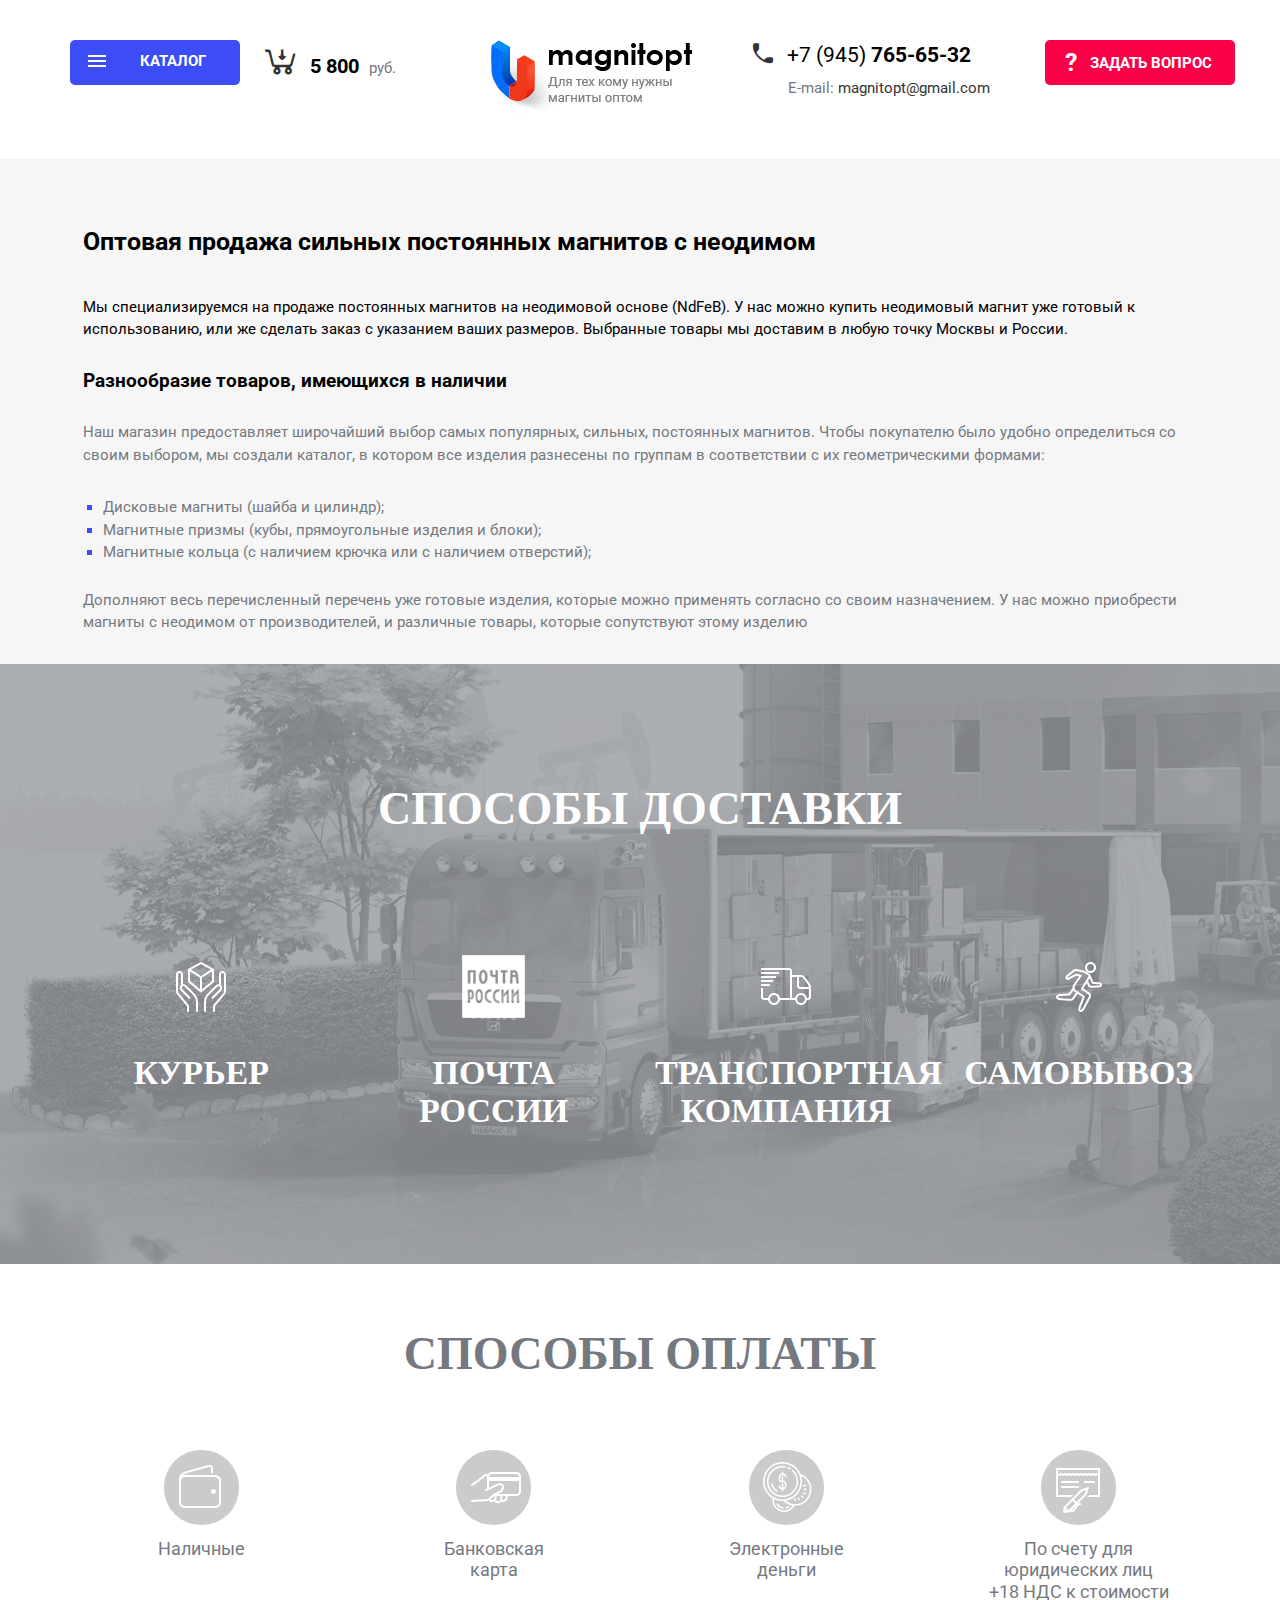
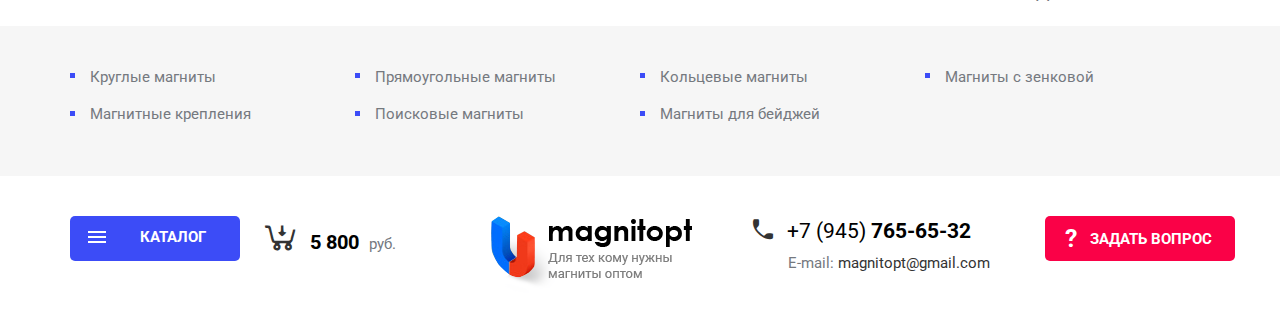
==== index.html @ 56313b12 "first" ====
<!DOCTYPE html>
<html lang="en">
<head>
	<meta charset="UTF-8">
	<meta name="viewport" content="width=device-width, initial-scale=1.0">
	<meta http-equiv="X-UA-Compatible" content="ie=edge">
	<title>Главная</title>
	<link rel="stylesheet" href="css/bootstrap.min.css">
		<link rel="stylesheet" href="css/slick.css">
	<link rel="stylesheet" href="css/main.css">

	<!--[if lt IE 9]>
      <script src="https://oss.maxcdn.com/html5shiv/3.7.2/html5shiv.min.js"></script>
      <script src="https://oss.maxcdn.com/respond/1.4.2/respond.min.js"></script>
    <![endif]-->
</head>
<body>
	<div class="wrapper">
		<header class="header">
			<div class="container">
				<div class="row">
					<div class="col-md-2">
						<div class="drop_menu">
								<a href="#" class="dropdown-toggle" data-toggle="dropdown">
									<em class="navbar_toogle">
											<span class="ico_bar"></span>
											<span class="ico_bar"></span>
											<span class="ico_bar"></span>
									</em>
								<span>Каталог</span>
								</a>
							 <ul class="dropdown-menu" role="menu">
								  <li><a href="#">Круглые магниты</a></li>
								  <li><a href="#">Прямоугольные магниты</a></li>
								  <li><a href="#">Кольцевые магниты</a></li>
								  <li><a href="#">Магниты с отверстием</a></li>
								  <li><a href="#">Поисковые магниты</a></li>
								  <li><a href="#">Магнитные крепления и держатели</a></li>
								  <li><a href="#">Магнитные съемники</a></li>
								  <li><a href="#">Магниты для бейджей</a></li>
								</ul>
						</div>
					</div>
						<div class="col-md-2">
							<div class="cart-ico-wrap">
                 <i class="icon-CPy9uyLcW1"></i>
                 <span class="count-prod">5 800</span>
                 <span class="count-current">руб.</span>
                </div>
						</div>	
						<div class="col-md-3">
							<a class="logo_top" href="">
								<img src="images/logo_top.png" alt="">
							</a>
						</div>
						<div class="col-md-3">
							<div class="top_contacts">
								<span class="top_contacts_phone">
									<i  class="icon-NKfwNrGiPg"></i>
									<span class="top_contacts_phone_block">
										+7 (945) <strong>765-65-32</strong>
									</span>
								</span>
								<span class="top_contacts_email">
									<i>E-mail:</i>
									<span>magnitopt@gmail.com</span>
								</span>
							</div>
						</div>
						<div class="col-md-2">
							<div class="top_subscribe">
								
							<span> <i>?</i> Задать вопрос</span>
							</div>
						</div>
				</div>	
			</div>	
		</header>
		<main class="main">
			<div class="main_text">
				<div class="container">
						<div class="row">
							<div class="col-md-12">
								<div class="main_text_hl">
									<h1>Оптовая продажа сильных постоянных магнитов с неодимом</h1>
									<p>Мы специализируемся на продаже постоянных магнитов на неодимовой основе (NdFeB). У нас можно купить неодимовый магнит уже готовый к использованию, или же сделать заказ с указанием ваших размеров. Выбранные товары мы доставим в любую точку Москвы и России.</p>
									<h5>Разнообразие товаров, имеющихся в наличии</h5>
								</div>
								<p>Наш магазин предоставляет широчайший выбор самых популярных, сильных, постоянных магнитов. Чтобы покупателю было удобно определиться со своим выбором, мы создали каталог, в котором все изделия разнесены по группам в соответствии с их геометрическими формами: </p>
								<ul class="main_text_list">
									<li><span>Дисковые магниты (шайба и цилиндр);</span></li>
									<li><span>Магнитные призмы (кубы, прямоугольные изделия и блоки);</span></li>
									<li><span>Магнитные кольца (с наличием крючка или с наличием отверстий);</span></li>
								</ul>
								<p>Дополняют весь перечисленный перечень уже готовые изделия, которые можно применять согласно со своим назначением. У нас можно приобрести магниты с неодимом от производителей, и различные товары, которые сопутствуют этому изделию</p>
							</div>
					</div>
				</div>
			</div>
			<div class="main_delivery">
				<div class="container">
					<div class="row">
						<h4>Способы доставки</h4>
						<div class="col-md-3">
							<div class="main_delivery_block">
								<div class="delivery_img_wrapp">
									<img src="images/hand.png" alt="">
								</div>
								<span>Курьер</span>
							</div>
						</div>
						<div class="col-md-3">
							<div class="main_delivery_block">
								<div class="delivery_img_wrapp">
									<img src="images/post.png" alt="">
								</div>
								<span>Почта России</span>
							</div>
						</div>
						<div class="col-md-3">
							<div class="main_delivery_block ">
								<div class="delivery_img_wrapp">
									<img src="images/car.png" alt="">
								</div>
								<span>Транспортная компания</span>
							</div>
						</div>
						<div class="col-md-3">
							<div class="main_delivery_block ">
							<div class="delivery_img_wrapp">
								<img src="images/run.png" alt="">
							</div>
								<span>Самовывоз</span>
							</div>
						</div>
					</div>
				</div>
			</div>
			<div class="main_payment">
				<div class="container">
					<div class="row">
						<h4>Способы оплаты</h4>
						<div class="col-md-3">
							<div class="main_payment_block ">
								<div class="main_payment_block_img">
									Оплата наличными
								</div>
								<span>Наличные</span>
							</div>
						</div>
						<div class="col-md-3">
							<div class="main_payment_block ">
							<div class="main_payment_block_img block_img_cart">
									Оплата банковской катой
								</div>
								<span>Банковская <br> карта</span>
							</div>
						</div>
						<div class="col-md-3">
							<div class="main_payment_block ">
							<div class="main_payment_block_img block_img_emoney">
									Оплата электронными деньгами
								</div>
								<span>Электронные <br> деньги</span>
							</div>
						</div>
						<div class="col-md-3">
							<div class="main_payment_block ">
								<div class="main_payment_block_img block_img_check_b">
									Оплата юр.лицам
								</div>
								<span>По счету для <br> юридических лиц <br> +18 НДС к стоимости </span>
							</div>
						</div>
					</div>
				</div>
			</div>

			<div class="main_footer_category">
				<div class="container">
					<div class="row">
						<div class="col-md-12">
							<ul class="main_footer_category_list">
								<li><a href="">Круглые магниты</a></li>
								<li><a href="">Прямоугольные магниты</a></li>
								<li><a href="">Кольцевые магниты</a></li>
								<li><a href="">Магниты с зенковой</a></li>
								<li><a href="">Магнитные крепления</a></li>
								<li><a href="">Поисковые магниты</a></li>
								<li><a href="">Магниты для бейджей</a></li>
							</ul>
						</div>
					</div>
				</div>
			</div>
		</main>
		<footer class="footer">
				<div class="container">
				<div class="row">
					<div class="col-md-2">
						<div class="drop_menu dropup">
								<a href="#" class="dropdown-toggle" data-toggle="dropdown">
									<em class="navbar_toogle">
											<span class="ico_bar"></span>
											<span class="ico_bar"></span>
											<span class="ico_bar"></span>
									</em>
								<span>Каталог</span>
								</a>
							 <ul class="dropdown-menu" role="menu">
								  <li><a href="#">Круглые магниты</a></li>
								  <li><a href="#">Прямоугольные магниты</a></li>
								  <li><a href="#">Кольцевые магниты</a></li>
								  <li><a href="#">Магниты с отверстием</a></li>
								  <li><a href="#">Поисковые магниты</a></li>
								  <li><a href="#">Магнитные крепления и держатели</a></li>
								  <li><a href="#">Магнитные съемники</a></li>
								  <li><a href="#">Магниты для бейджей</a></li>
								</ul>
						</div>
					</div>
						<div class="col-md-2">
							<div class="cart-ico-wrap">
                 <i class="icon-CPy9uyLcW1"></i>
                 <span class="count-prod">5 800</span>
                 <span class="count-current">руб.</span>
                </div>
						</div>	
						<div class="col-md-3">
							<a class="logo_top" href="">
								<img src="images/logo_top.png" alt="">
							</a>
						</div>
						<div class="col-md-3">
							<div class="top_contacts">
								<span class="top_contacts_phone">
									<i  class="icon-NKfwNrGiPg"></i>
									<span class="top_contacts_phone_block">
										+7 (945) <strong>765-65-32</strong>
									</span>
								</span>
								<span class="top_contacts_email">
									<i>E-mail:</i>
									<span>magnitopt@gmail.com</span>
								</span>
							</div>
						</div>
						<div class="col-md-2">
							<div class="top_subscribe">
								
							<span> <i>?</i> Задать вопрос</span>
							</div>
						</div>
				</div>	
			</div>	
		</footer>
	</div>	
		
	 <script src="https://code.jquery.com/jquery-2.2.4.min.js"></script>
	    <script src="js/bootstrap.min.js"></script>
   <script src="js/slick.min.js"></script>
    <script src="js/m_opt.js"></script>
		
</body>

</html>
---- css/main.css ----
@import url('https://fonts.googleapis.com/css?family=Roboto:400,500&subset=cyrillic');
/* Please do not use this import in production. You could download this font from here https://fontstorage.com/font/bebasneue */
@import "http://fonts.fontstorage.com/import/bebasneue.css";
/*
	Bebas Neue, 100, 200, 300, 400, 700
*/
@font-face {
  font-family: 'social';
  src: url('../fonts/social.eot?s4u6nn');
  src: url('../fonts/social.eot?s4u6nn#iefix') format('embedded-opentype'), url('../fonts/social.ttf?s4u6nn') format('truetype'), url('../fonts/social.woff?s4u6nn') format('woff'), url('../fonts/social.svg?s4u6nn#social') format('svg');
  font-weight: normal;
  font-style: normal;
}
[class^="icon-"],
[class*=" icon-"] {
  /* use !important to prevent issues with browser extensions that change fonts */
  font-family: 'social' !important;
  speak: none;
  font-style: normal;
  font-weight: normal;
  font-variant: normal;
  text-transform: none;
  line-height: 1;
  /* Better Font Rendering =========== */
  -webkit-font-smoothing: antialiased;
  -moz-osx-font-smoothing: grayscale;
}
.icon-NKfwNrGiPg:before {
  content: "\e900";
}
.icon-CPy9uyLcW1:before {
  content: "\e901";
}
.icon-search:before {
  content: "\e986";
}
/*! normalize.css v5.0.0 | MIT License | github.com/necolas/normalize.css */
/**
 * 1. Change the default font family in all browsers (opinionated).
 * 2. Correct the line height in all browsers.
 * 3. Prevent adjustments of font size after orientation changes in
 *    IE on Windows Phone and in iOS.
 */
/* Document
   ========================================================================== */
html {
  font-family: sans-serif;
  /* 1 */
  line-height: 1.15;
  /* 2 */
  -ms-text-size-adjust: 100%;
  /* 3 */
  -webkit-text-size-adjust: 100%;
  /* 3 */
}
/* Sections
   ========================================================================== */
/**
 * Remove the margin in all browsers (opinionated).
 */
body {
  margin: 0;
}
/**
 * Add the correct display in IE 9-.
 */
article,
aside,
footer,
header,
nav,
section {
  display: block;
}
/**
 * Correct the font size and margin on `h1` elements within `section` and
 * `article` contexts in Chrome, Firefox, and Safari.
 */
h1 {
  font-size: 2em;
  margin: 0.67em 0;
}
/* Grouping content
   ========================================================================== */
/**
 * Add the correct display in IE 9-.
 * 1. Add the correct display in IE.
 */
figcaption,
figure,
main {
  /* 1 */
  display: block;
}
/**
 * Add the correct margin in IE 8.
 */
figure {
  margin: 1em 40px;
}
/**
 * 1. Add the correct box sizing in Firefox.
 * 2. Show the overflow in Edge and IE.
 */
hr {
  -webkit-box-sizing: content-box;
  box-sizing: content-box;
  /* 1 */
  height: 0;
  /* 1 */
  overflow: visible;
  /* 2 */
}
/**
 * 1. Correct the inheritance and scaling of font size in all browsers.
 * 2. Correct the odd `em` font sizing in all browsers.
 */
pre {
  font-family: monospace, monospace;
  /* 1 */
  font-size: 1em;
  /* 2 */
}
/* Text-level semantics
   ========================================================================== */
/**
 * 1. Remove the gray background on active links in IE 10.
 * 2. Remove gaps in links underline in iOS 8+ and Safari 8+.
 */
a {
  background-color: transparent;
  /* 1 */
  -webkit-text-decoration-skip: objects;
  /* 2 */
}
/**
 * Remove the outline on focused links when they are also active or hovered
 * in all browsers (opinionated).
 */
a:active,
a:hover {
  outline-width: 0;
}
/**
 * 1. Remove the bottom border in Firefox 39-.
 * 2. Add the correct text decoration in Chrome, Edge, IE, Opera, and Safari.
 */
abbr[title] {
  border-bottom: none;
  /* 1 */
  text-decoration: underline;
  /* 2 */
  text-decoration: underline dotted;
  /* 2 */
}
/**
 * Prevent the duplicate application of `bolder` by the next rule in Safari 6.
 */
b,
strong {
  font-weight: inherit;
}
/**
 * Add the correct font weight in Chrome, Edge, and Safari.
 */
b,
strong {
  font-weight: bolder;
}
/**
 * 1. Correct the inheritance and scaling of font size in all browsers.
 * 2. Correct the odd `em` font sizing in all browsers.
 */
code,
kbd,
samp {
  font-family: monospace, monospace;
  /* 1 */
  font-size: 1em;
  /* 2 */
}
/**
 * Add the correct font style in Android 4.3-.
 */
dfn {
  font-style: italic;
}
/**
 * Add the correct background and color in IE 9-.
 */
mark {
  background-color: #ff0;
  color: #000;
}
/**
 * Add the correct font size in all browsers.
 */
small {
  font-size: 80%;
}
/**
 * Prevent `sub` and `sup` elements from affecting the line height in
 * all browsers.
 */
sub,
sup {
  font-size: 75%;
  line-height: 0;
  position: relative;
  vertical-align: baseline;
}
sub {
  bottom: -0.25em;
}
sup {
  top: -0.5em;
}
/* Embedded content
   ========================================================================== */
/**
 * Add the correct display in IE 9-.
 */
audio,
video {
  display: inline-block;
}
/**
 * Add the correct display in iOS 4-7.
 */
audio:not([controls]) {
  display: none;
  height: 0;
}
/**
 * Remove the border on images inside links in IE 10-.
 */
img {
  border-style: none;
}
/**
 * Hide the overflow in IE.
 */
svg:not(:root) {
  overflow: hidden;
}
/* Forms
   ========================================================================== */
/**
 * 1. Change the font styles in all browsers (opinionated).
 * 2. Remove the margin in Firefox and Safari.
 */
button,
input,
optgroup,
select,
textarea {
  font-family: sans-serif;
  /* 1 */
  font-size: 100%;
  /* 1 */
  line-height: 1.15;
  /* 1 */
  margin: 0;
  /* 2 */
}
/**
 * Show the overflow in IE.
 * 1. Show the overflow in Edge.
 */
button,
input {
  /* 1 */
  overflow: visible;
}
/**
 * Remove the inheritance of text transform in Edge, Firefox, and IE.
 * 1. Remove the inheritance of text transform in Firefox.
 */
button,
select {
  /* 1 */
  text-transform: none;
}
/**
 * 1. Prevent a WebKit bug where (2) destroys native `audio` and `video`
 *    controls in Android 4.
 * 2. Correct the inability to style clickable types in iOS and Safari.
 */
button,
html [type="button"],
[type="reset"],
[type="submit"] {
  -webkit-appearance: button;
  /* 2 */
}
/**
 * Remove the inner border and padding in Firefox.
 */
button::-moz-focus-inner,
[type="button"]::-moz-focus-inner,
[type="reset"]::-moz-focus-inner,
[type="submit"]::-moz-focus-inner {
  border-style: none;
  padding: 0;
}
/**
 * Restore the focus styles unset by the previous rule.
 */
button:-moz-focusring,
[type="button"]:-moz-focusring,
[type="reset"]:-moz-focusring,
[type="submit"]:-moz-focusring {
  outline: 1px dotted ButtonText;
}
/**
 * Change the border, margin, and padding in all browsers (opinionated).
 */
fieldset {
  border: 1px solid #c0c0c0;
  margin: 0 2px;
  padding: 0.35em 0.625em 0.75em;
}
/**
 * 1. Correct the text wrapping in Edge and IE.
 * 2. Correct the color inheritance from `fieldset` elements in IE.
 * 3. Remove the padding so developers are not caught out when they zero out
 *    `fieldset` elements in all browsers.
 */
legend {
  -webkit-box-sizing: border-box;
  box-sizing: border-box;
  /* 1 */
  color: inherit;
  /* 2 */
  display: table;
  /* 1 */
  max-width: 100%;
  /* 1 */
  padding: 0;
  /* 3 */
  white-space: normal;
  /* 1 */
}
/**
 * 1. Add the correct display in IE 9-.
 * 2. Add the correct vertical alignment in Chrome, Firefox, and Opera.
 */
progress {
  display: inline-block;
  /* 1 */
  vertical-align: baseline;
  /* 2 */
}
/**
 * Remove the default vertical scrollbar in IE.
 */
textarea {
  overflow: auto;
}
/**
 * 1. Add the correct box sizing in IE 10-.
 * 2. Remove the padding in IE 10-.
 */
[type="checkbox"],
[type="radio"] {
  -webkit-box-sizing: border-box;
  box-sizing: border-box;
  /* 1 */
  padding: 0;
  /* 2 */
}
/**
 * Correct the cursor style of increment and decrement buttons in Chrome.
 */
[type="number"]::-webkit-inner-spin-button,
[type="number"]::-webkit-outer-spin-button {
  height: auto;
}
/**
 * 1. Correct the odd appearance in Chrome and Safari.
 * 2. Correct the outline style in Safari.
 */
[type="search"] {
  -webkit-appearance: textfield;
  /* 1 */
  outline-offset: -2px;
  /* 2 */
}
/**
 * Remove the inner padding and cancel buttons in Chrome and Safari on macOS.
 */
[type="search"]::-webkit-search-cancel-button,
[type="search"]::-webkit-search-decoration {
  -webkit-appearance: none;
}
/**
 * 1. Correct the inability to style clickable types in iOS and Safari.
 * 2. Change font properties to `inherit` in Safari.
 */
::-webkit-file-upload-button {
  -webkit-appearance: button;
  /* 1 */
  font: inherit;
  /* 2 */
}
/* Interactive
   ========================================================================== */
/*
 * Add the correct display in IE 9-.
 * 1. Add the correct display in Edge, IE, and Firefox.
 */
details,
menu {
  display: block;
}
/*
 * Add the correct display in all browsers.
 */
summary {
  display: list-item;
}
/* Scripting
   ========================================================================== */
/**
 * Add the correct display in IE 9-.
 */
canvas {
  display: inline-block;
}
/**
 * Add the correct display in IE.
 */
template {
  display: none;
}
/* Hidden
   ========================================================================== */
/**
 * Add the correct display in IE 10-.
 */
[hidden] {
  display: none;
}
html {
  -webkit-box-sizing: border-box;
  box-sizing: border-box;
}
*,
*:before,
*:after {
  -webkit-box-sizing: inherit;
  box-sizing: inherit;
}
img {
  max-width: 100%;
  height: auto;
}
.wrapper {
  overflow: hidden;
  position: relative;
}
body {
  font-family: "Roboto", Helvetica, Arial, sans-serif;
  font-size: 15px;
  line-height: 1.5;
  color: #75797f;
  background-color: #fff;
}
html {
  font-family: "Roboto", Helvetica, Arial, sans-serif;
  font-size: 15px;
  line-height: 1.5;
  color: #75797f;
}
a {
  color: #75797f;
}
a:hover {
  color: #3c4cf7;
}
.button {
  display: inline-block;
  padding: 5px 10px;
  color: #000;
  border: 1px solid #ccc;
  font-size: 14px;
  font-weight: normal;
  background: #fff;
  cursor: pointer;
  text-decoration: none;
}
.button:hover {
  text-decoration: none;
}
.form-group {
  margin-bottom: 15px;
}
.form-control {
  display: block;
  width: 100%;
  height: 40px;
  padding: 5px 10px;
  background-color: #fff;
  border: 1px solid #ccc;
  color: #000;
}
.card {
  display: -webkit-box;
  display: -webkit-flex;
  display: -ms-flexbox;
  display: flex;
  -webkit-box-orient: vertical;
  -webkit-box-direction: normal;
  -webkit-flex-direction: column;
  -ms-flex-direction: column;
  flex-direction: column;
}
.card-image img {
  display: block;
  width: 100%;
}
.header {
  padding-top: 40px;
  padding-bottom: 40px;
}
.drop_menu .dropdown-toggle {
  width: 170px;
  height: 45px;
  background-color: #3c4cf7;
  display: inline-block;
  border-radius: 5px;
  position: relative;
  text-decoration: none;
}
.drop_menu .dropdown-toggle > span {
  color: #fff;
  display: block;
  text-transform: uppercase;
  font-weight: bold;
  text-align: center;
  padding: 10px 0 0 35px;
}
.navbar_toogle {
  display: inline-block;
  text-decoration: none;
  position: absolute;
  left: 18px;
  top: 15px;
}
.ico_bar {
  display: block;
  width: 18px;
  height: 2px;
  margin-bottom: 3px;
  background-color: white;
}
.cart-ico-wrap {
  padding-top: 10px;
}
.cart-ico-wrap i {
  font-size: 25px;
  color: #333;
}
.cart-ico-wrap span {
  display: inline-block;
}
.count-prod {
  color: #000;
  font-size: 20px;
  font-weight: bold;
  padding: 0 6px 0 10px;
}
.logo_top {
  display: block;
  text-align: center;
}
.top_subscribe {
  background-color: #fa0147;
  width: 190px;
  height: 45px;
  color: #fff;
  text-transform: uppercase;
  font-weight: bold;
  border-radius: 5px;
  cursor: pointer;
  padding: 12px 0 0 40px;
}
.top_subscribe i {
  font-style: normal;
  font-size: 25px;
  display: inline-block;
  position: absolute;
  bottom: -7px;
  left: -20px;
}
.top_subscribe span {
  position: relative;
  display: inline-block;
  padding-left: 5px;
}
.top_contacts_phone_block {
  font-size: 21px;
  color: #000;
  display: inline-block;
  padding-left: 10px;
}
.top_contacts_phone {
  display: block;
  margin-bottom: 5px;
}
.top_contacts_phone i {
  color: #333333;
  font-size: 20px;
}
.top_contacts_email {
  display: block;
  padding-left: 35px;
}
.top_contacts_email i {
  font-style: normal;
}
.top_contacts_email span {
  display: inline-block;
  color: #333333;
}
.main_text {
  background-color: #f6f6f6;
  padding-left: 25px;
  padding-top: 70px;
}
.main_text h1 {
  font-size: 25px;
  margin: 0;
  margin-bottom: 40px;
  font-weight: bold;
}
.main_text p {
  margin: 0 0 30px;
}
.main_text h5 {
  font-size: 19px;
  margin: 0;
  margin-bottom: 30px;
  font-weight: bold;
}
.main_text_hl {
  color: #000;
}
.main_text_list {
  padding-left: 20px;
  margin-bottom: 25px;
  list-style-type: square;
  color: #3c4cf7;
}
.main_text_list li span {
  color: #75797f;
}
.main_delivery {
  background: url(../images/delivery.png) top center no-repeat;
  background-size: cover;
  color: #fff;
  padding-top: 120px;
  padding-bottom: 135px;
}
.main_delivery h4 {
  margin: 0 0 120px;
  font-size: 46px;
  text-transform: uppercase;
  text-align: center;
  font-family: "Bebas Neue";
  font-weight: bold;
}
.main_delivery_block {
  text-align: center;
}
.main_delivery_block span {
  font-size: 34px;
  display: block;
  text-transform: uppercase;
  text-align: center;
  line-height: 1.1em;
  font-family: "Bebas Neue";
  font-weight: bold;
}
.delivery_img_wrapp {
  height: 65px;
  display: -webkit-box;
  display: -webkit-flex;
  display: -ms-flexbox;
  display: flex;
  -webkit-box-align: center;
  -webkit-align-items: center;
  -ms-flex-align: center;
  align-items: center;
  -webkit-box-pack: center;
  -webkit-justify-content: center;
  -ms-flex-pack: center;
  justify-content: center;
  margin-bottom: 35px;
}
.main_payment {
  padding-bottom: 25px;
  padding-top: 65px;
}
.main_payment h4 {
  margin: 0 0 70px;
  font-size: 46px;
  text-transform: uppercase;
  text-align: center;
  font-family: "Bebas Neue";
  font-weight: bold;
}
.main_payment_block {
  text-align: center;
}
.main_payment_block span {
  display: block;
  font-size: 18px;
  line-height: 1.2em;
  height: 63px;
  overflow: hidden;
}
.main_payment_block_img {
  display: inline-block;
  margin-bottom: 13px;
  width: 75px;
  height: 75px;
  border-radius: 37px;
  background-color: #cacbcd;
  text-indent: -10000px;
  background: #cacbcd url('../images/css_sprites.png') -20px -20px;
}
.block_img_cart {
  background: #cacbcd url('../images/css_sprites.png') -365px -13px;
}
.block_img_emoney {
  background: #cacbcd url('../images/css_sprites.png') -247px -23px;
}
.block_img_check_b {
  background: #cacbcd url('../images/css_sprites.png') -132px -17px;
}
.main_footer_category {
  background-color: #f6f6f6;
  padding-top: 40px;
  padding-bottom: 35px;
}
.main_footer_category_list {
  padding: 0;
  margin: 0;
  list-style: none;
  font-size: 0;
}
.main_footer_category_list li {
  display: inline-block;
  width: 25%;
  padding-left: 20px;
  margin-bottom: 15px;
  position: relative;
  -webkit-box-sizing: border-box;
  box-sizing: border-box;
  font-size: 15px;
}
.main_footer_category_list li:after {
  content: "";
  position: absolute;
  left: 0;
  bottom: 10px;
  width: 5px;
  height: 5px;
  background-color: #3c4cf7;
}
.footer {
  padding: 40px 0;
}
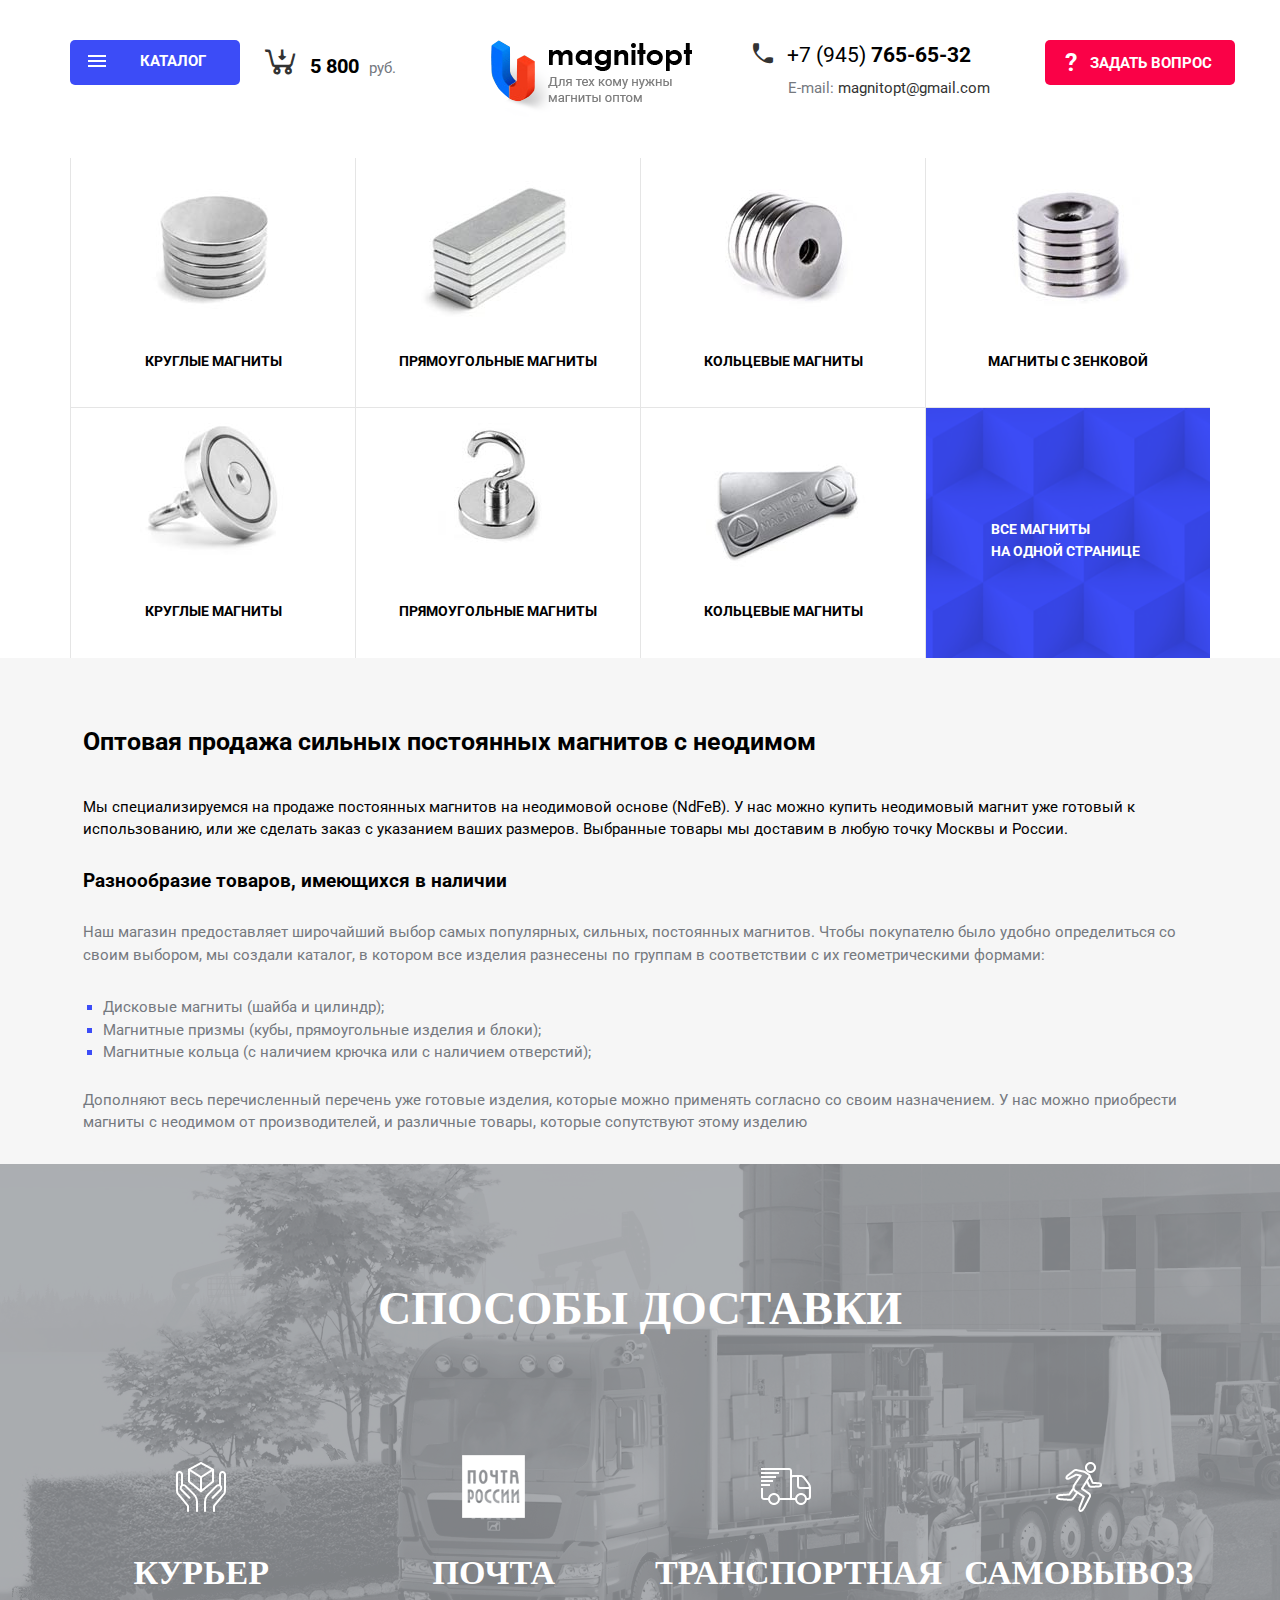
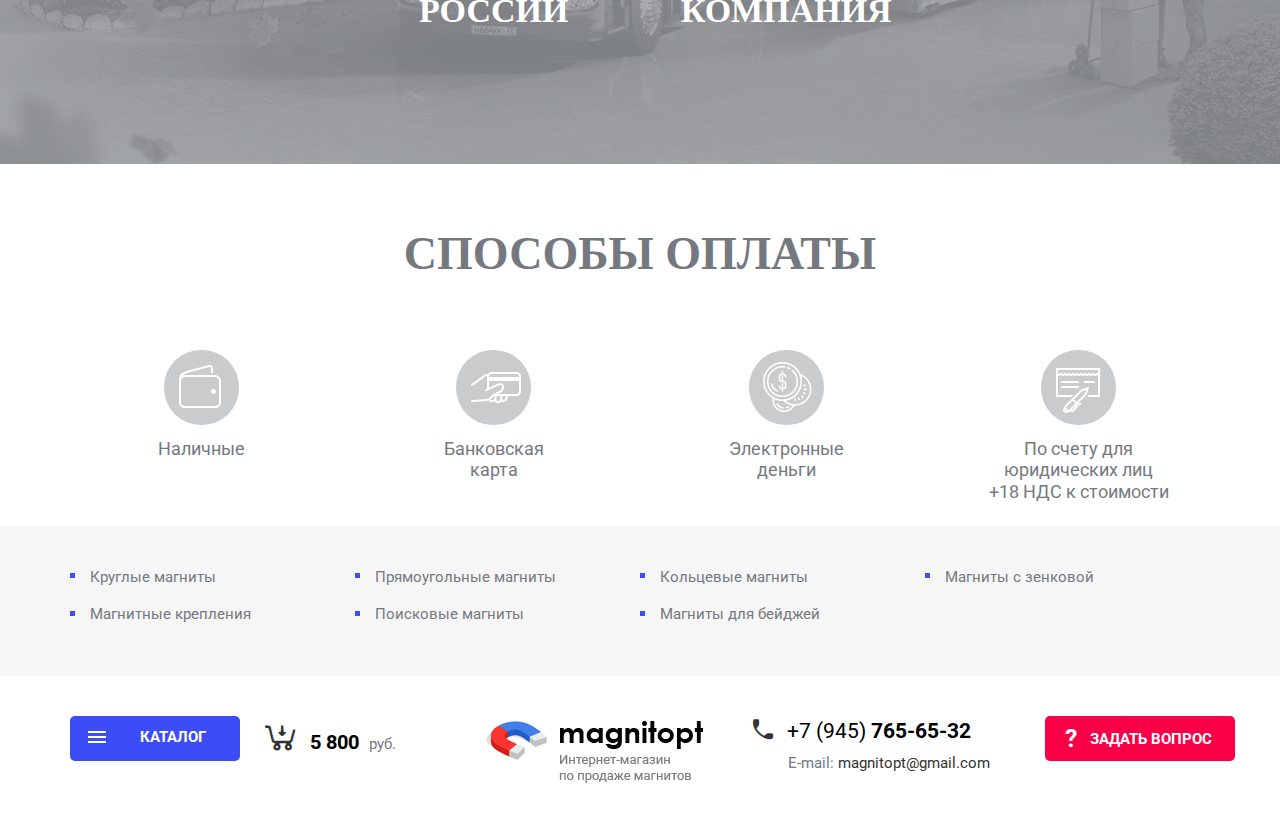
==== commit 9c79683b: "12.07" ====
--- a/index.html
+++ b/index.html
@@ -33,9 +33,9 @@
 								  <li><a href="#">Круглые магниты</a></li>
 								  <li><a href="#">Прямоугольные магниты</a></li>
 								  <li><a href="#">Кольцевые магниты</a></li>
-								  <li><a href="#">Магниты с отверстием</a></li>
+								  <li><a href="#">Магниты с зенковой</a></li>
 								  <li><a href="#">Поисковые магниты</a></li>
-								  <li><a href="#">Магнитные крепления и держатели</a></li>
+								  <li><a href="#">Магнитные крепления </a></li>
 								  <li><a href="#">Магнитные съемники</a></li>
 								  <li><a href="#">Магниты для бейджей</a></li>
 								</ul>
@@ -77,6 +77,77 @@
 			</div>	
 		</header>
 		<main class="main">
+			<div class="main_menu">
+				<div class="container">
+					<div class="row">
+						<div class="col-md-12">
+							<ul class="main_menu_list clearfix">
+								<li class="main_menu_list_item">
+									<a href="" class="list_item_link">
+										<span class="list_item_img_wrap">
+											<img src="images/magnit1.jpg" alt="">
+										</span>
+										<span class="list_item_text">Круглые магниты</span>
+									</a>
+								</li>
+								<li class="main_menu_list_item">
+									<a href="" class="list_item_link">
+										<span class="list_item_img_wrap">
+											<img src="images/magnit2.jpg" alt="">
+										</span>
+										<span class="list_item_text">Прямоугольные магниты</span>
+									</a>
+								</li>
+								<li class="main_menu_list_item">
+									<a href="" class="list_item_link">
+										<span class="list_item_img_wrap">
+											<img src="images/magnit3.jpg" alt="">
+										</span>
+										<span class="list_item_text">Кольцевые магниты</span>
+									</a>
+								</li>
+								<li class="main_menu_list_item">
+									<a href="" class="list_item_link">
+										<span class="list_item_img_wrap">
+											<img src="images/magnit4.jpg" alt="">
+										</span>
+										<span class="list_item_text">Магниты с зенковой</span>
+									</a>
+								</li>
+								<li class="main_menu_list_item">
+									<a href="" class="list_item_link">
+										<span class="list_item_img_wrap">
+											<img src="images/magnit5.jpg" alt="">
+										</span>
+										<span class="list_item_text">Круглые магниты</span>
+									</a>
+								</li>
+								<li class="main_menu_list_item">
+									<a href="" class="list_item_link">
+										<span class="list_item_img_wrap">
+											<img src="images/magnit6.jpg" alt="">
+										</span>
+										<span class="list_item_text">Прямоугольные магниты</span>
+									</a>
+								</li>
+								<li class="main_menu_list_item">
+									<a href="" class="list_item_link">
+										<span class="list_item_img_wrap">
+											<img src="images/magnit7.jpg" alt="">
+										</span>
+										<span class="list_item_text">Кольцевые магниты</span>
+									</a>
+								</li>
+								<li class="main_menu_list_item">
+									<a href="" class="list_item_main_link">
+										<span class="list_item_text_main_link">Все магниты <br> на одной странице</span>
+									</a>
+								</li>
+							</ul>
+						</div>
+					</div>
+				</div>
+			</div>
 			<div class="main_text">
 				<div class="container">
 						<div class="row">
@@ -228,7 +299,7 @@
 						</div>	
 						<div class="col-md-3">
 							<a class="logo_top" href="">
-								<img src="images/logo_top.png" alt="">
+								<img src="images/logo_footer.png" alt="">
 							</a>
 						</div>
 						<div class="col-md-3">
--- a/css/main.css
+++ b/css/main.css
@@ -503,6 +503,54 @@
   background-color: #fff;
   border: 1px solid #ccc;
   color: #000;
+}
+.dropdown-menu {
+  left: 13px;
+  background-color: transparent;
+  border: none;
+  -webkit-box-shadow: none;
+  box-shadow: none;
+}
+.dropdown-menu li {
+  background-color: #fff;
+  margin-bottom: 4px;
+  height: 65px;
+  border: 1px solid #bcbec1;
+  border-radius: 5px;
+}
+.dropdown-menu li a {
+  text-transform: uppercase;
+  font-weight: bold;
+  color: #767a7f;
+  padding-left: 55px;
+  position: relative;
+  height: 100%;
+  display: -webkit-box;
+  display: -webkit-flex;
+  display: -ms-flexbox;
+  display: flex;
+  -webkit-box-align: center;
+  -webkit-align-items: center;
+  -ms-flex-align: center;
+  align-items: center;
+}
+.dropdown-menu li a:after {
+  content: "";
+  width: 12px;
+  height: 13px;
+  background: url(../images/css_sprites2.png) -41px -10px no-repeat;
+  top: 25px;
+  left: 25px;
+  position: absolute;
+  display: inline-block;
+  z-index: 3;
+}
+.dropdown-menu li a:hover {
+  background-color: #3c4cf7;
+  color: #fff;
+}
+.dropdown-menu li a:hover:after {
+  background: url(../images/css_sprites2.png) -73px -10px no-repeat;
 }
 .card {
   display: -webkit-box;
@@ -769,6 +817,99 @@
   height: 5px;
   background-color: #3c4cf7;
 }
+.main_menu_list {
+  list-style: none;
+  margin: 0;
+  padding: 0;
+  font-size: 0;
+}
+.main_menu_list li:nth-child(4n+1):nth-last-child(-n+4),
+.main_menu_list li:nth-child(4n+1):nth-last-child(-n+4) ~ li {
+  border-bottom: none;
+}
+.main_menu_list_item {
+  display: block;
+  width: 25%;
+  font-size: 14px;
+  text-transform: uppercase;
+  text-align: center;
+  border-left: 1px solid #e5e5e5;
+  border-bottom: 1px solid #e5e5e5;
+  height: 250px;
+  float: left;
+}
+.list_item_link {
+  position: relative;
+  display: inline-block;
+  width: 100%;
+  height: 100%;
+}
+.list_item_link:after {
+  content: "";
+  width: 100%;
+  height: 100%;
+  position: absolute;
+  top: 0;
+  left: 0;
+  background-color: rgba(252, 93, 137, 0.7);
+  z-index: 2;
+  display: none;
+}
+.list_item_link:hover {
+  text-decoration: none;
+}
+.list_item_link:hover:after {
+  display: block;
+}
+.list_item_link:hover > .list_item_text {
+  color: #fff;
+  text-decoration: none;
+  z-index: 3;
+}
+.list_item_main_link {
+  display: block;
+  height: 100%;
+  position: relative;
+  background: url(../images/bg_link.png) 0 0 no-repeat;
+  background-size: cover;
+  color: #fff;
+  font-weight: bold;
+  text-align: left;
+  line-height: 1.6em;
+  padding-top: 110px;
+  padding-left: 65px;
+  padding-right: 10px;
+}
+.list_item_main_link:hover {
+  color: #fff;
+}
+.list_item_img_wrap {
+  display: inline-block;
+  height: 163px;
+  margin: 15px 0;
+}
+.list_item_text_main_link {
+  display: inline-block;
+}
+.list_item_text {
+  display: inline-block;
+  font-weight: bold;
+  color: #000;
+  height: 42px;
+  margin-bottom: 14px;
+  position: relative;
+}
+.list_item_text:after {
+  content: "";
+  width: 11px;
+  height: 17px;
+  background: url('../images/css_sprites2.png') -10px -10px no-repeat;
+  top: 0;
+  right: -25px;
+  position: absolute;
+  display: inline-block;
+  z-index: 3;
+}
 .footer {
   padding: 40px 0;
 }
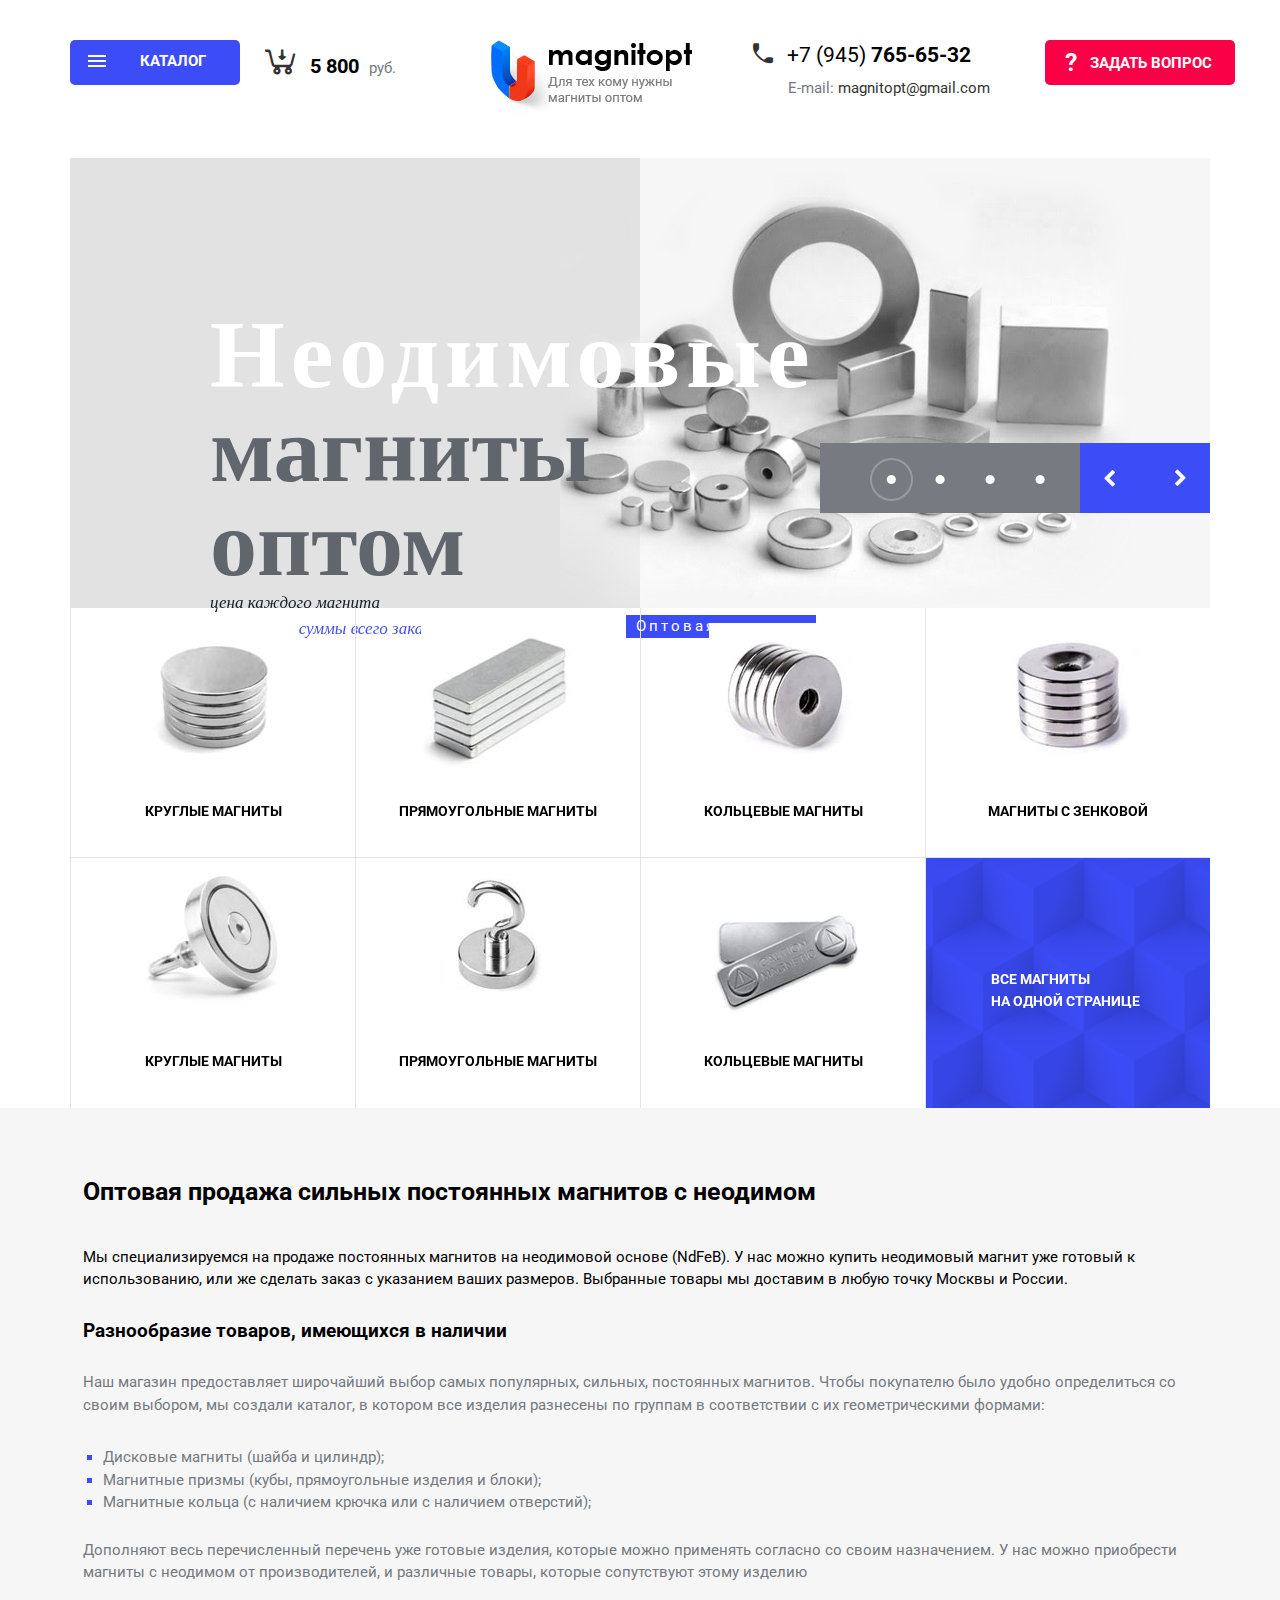
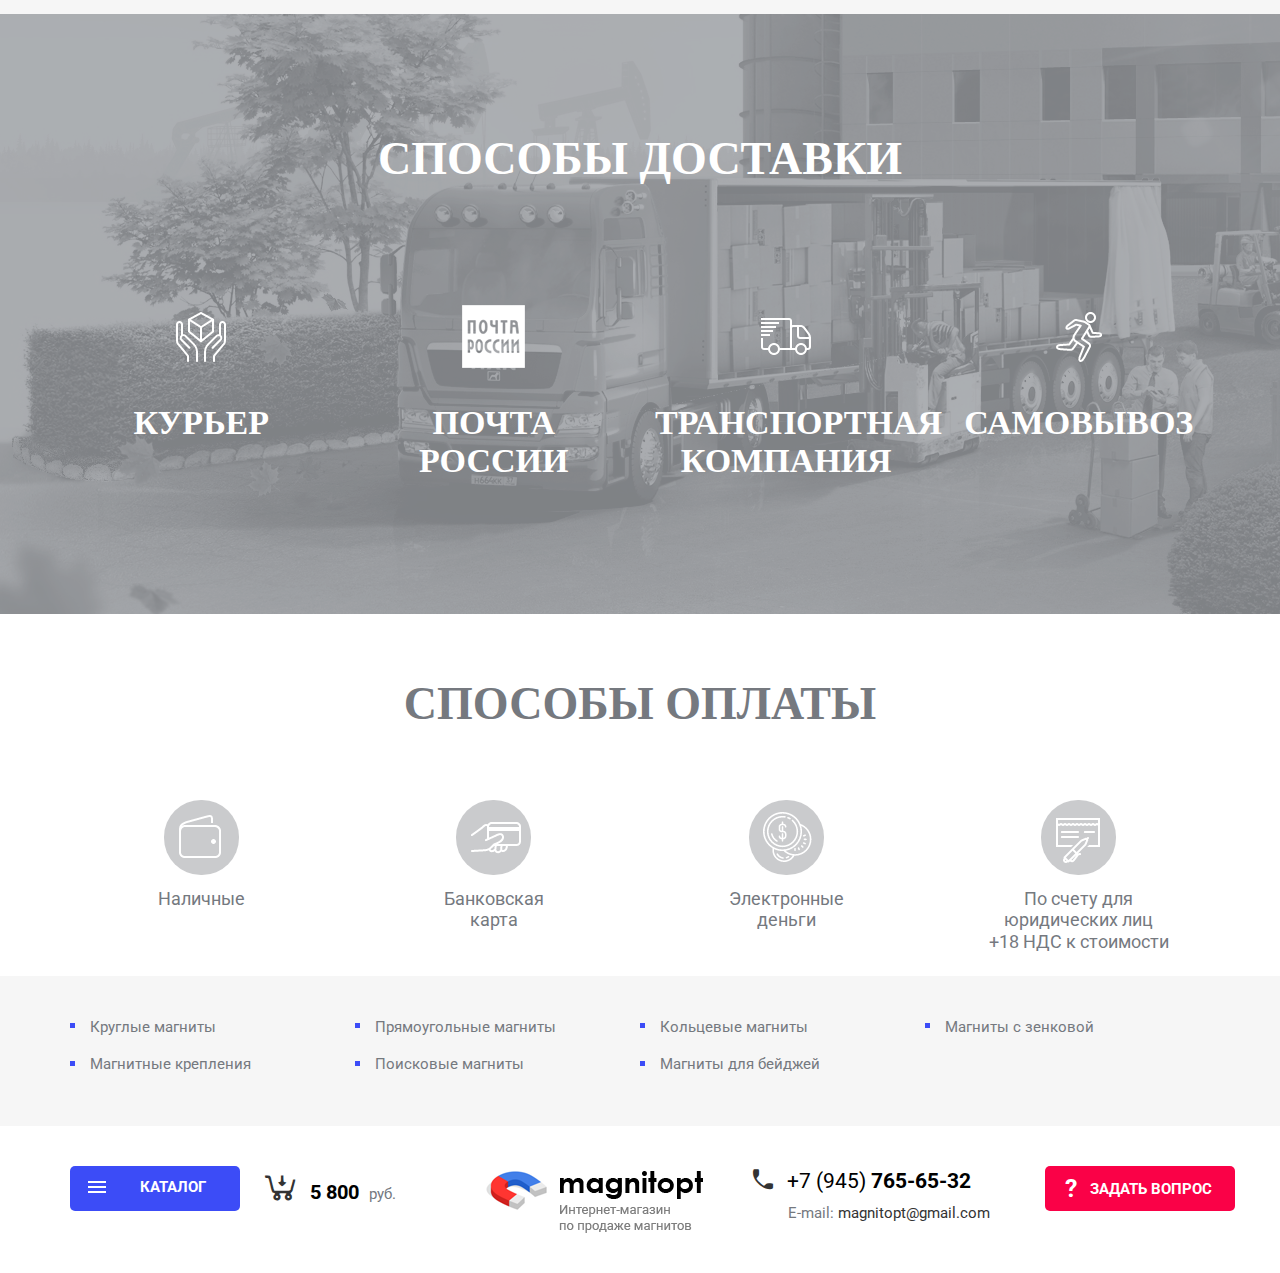
==== commit 9fb382cd: "16.07" ====
--- a/index.html
+++ b/index.html
@@ -77,6 +77,90 @@
 			</div>	
 		</header>
 		<main class="main">
+			<div class="main_slider">
+				<div class="container">
+					<div class="row">
+						<div class="col-md-12">
+							<div class="main_slider_block">
+								<ul class="slides_main">
+									<li>
+										<div class="main_slide_item">
+											<div class="slide_desk">
+												<div class="slide_desk_block">
+													<h5><em>Неодимовые</em> <br> магниты оптом</h5>
+													<div class="desk_block_text">
+														<p> цена каждого магнита <br> зависит от <em> суммы всего заказа</em> </p>
+														<span class="desk_block_right">
+																Оптовая продажа
+														</span>
+													</div>
+												</div>
+											</div>
+											<div class="slide_img_holder">
+												<img src="images/slide1.png" alt="Круглые" />
+											</div>
+										</div>
+									</li>
+									<li>
+										<div class="main_slide_item">
+											<div class="slide_desk">
+												<div class="slide_desk_block">
+													<h5><em>Неодимовые</em> <br> магниты оптом</h5>
+													<div class="desk_block_text">
+														<p> цена каждого магнита <br> зависит от <em> суммы всего заказа</em> </p>
+														<span class="desk_block_right">
+																Оптовая продажа
+														</span>
+													</div>
+												</div>
+											</div>
+											<div class="slide_img_holder">
+												<img src="images/slide1.png" alt="Круглые" />
+											</div>
+										</div>
+									</li>
+									<li>
+										<div class="main_slide_item">
+											<div class="slide_desk">
+												<div class="slide_desk_block">
+													<h5><em>Неодимовые</em> <br> магниты оптом</h5>
+													<div class="desk_block_text">
+														<p> цена каждого магнита <br> зависит от <em> суммы всего заказа</em> </p>
+														<span class="desk_block_right">
+																Оптовая продажа
+														</span>
+													</div>
+												</div>
+											</div>
+											<div class="slide_img_holder">
+												<img src="images/slide1.png" alt="Круглые" />
+											</div>
+										</div>
+									</li>
+									<li>
+										<div class="main_slide_item">
+											<div class="slide_desk">
+												<div class="slide_desk_block">
+													<h5><em>Неодимовые</em> <br> магниты оптом</h5>
+													<div class="desk_block_text">
+														<p> цена каждого магнита <br> зависит от <em> суммы всего заказа</em> </p>
+														<span class="desk_block_right">
+																Оптовая продажа
+														</span>
+													</div>
+												</div>
+											</div>
+											<div class="slide_img_holder">
+												<img src="images/slide1.png" alt="Круглые" />
+											</div>
+										</div>
+									</li>
+								</ul>
+							</div>
+						</div>
+					</div>
+				</div>
+			</div>
 			<div class="main_menu">
 				<div class="container">
 					<div class="row">
--- a/css/main.css
+++ b/css/main.css
@@ -566,6 +566,119 @@
 .card-image img {
   display: block;
   width: 100%;
+}
+.main_slider_block {
+  background-color: #e2e2e3;
+  height: 450px;
+}
+.slides_main {
+  position: relative;
+  padding: 0;
+}
+.slides_main > button {
+  width: 65px;
+  height: 70px;
+  background-color: #3c4cf7;
+  position: absolute;
+  z-index: 5;
+  right: 0;
+  bottom: 135px;
+  border: none;
+  text-indent: -9999px;
+  background: #3c4cf7 url('../images/arrow.png') 30px 26px no-repeat;
+}
+.slides_main .slick-prev {
+  right: 65px;
+  -webkit-transform: rotate(180deg);
+  -ms-transform: rotate(180deg);
+  transform: rotate(180deg);
+}
+.slick-dots {
+  position: absolute;
+  list-style: none;
+  padding: 0 15px 0 45px;
+  z-index: 5;
+  background-color: #777b81;
+  right: 130px;
+  bottom: 135px;
+}
+.slick-dots li {
+  display: inline-block;
+}
+.slick-dots li button {
+  border: none;
+  height: 70px;
+  width: 50px;
+  text-indent: -9999px;
+  background: #777b81 url('../images/dot.png') 20px 32px no-repeat;
+}
+li.slick-active button {
+  background: #777b81 url('../images/dot_current.png') 5px 15px no-repeat;
+}
+.main_slide_item {
+  font-size: 0;
+  overflow: hidden;
+}
+.main_slide_item > div {
+  width: 50%;
+  display: inline-block;
+  font-size: 15px;
+  vertical-align: top;
+}
+.slide_desk {
+  padding-top: 150px;
+}
+.slide_desk_block {
+  display: inline-block;
+  position: relative;
+  z-index: 2;
+  right: -140px;
+}
+.slide_desk_block h5 {
+  margin: 0;
+  font-family: "Bebas Neue";
+  font-weight: bold;
+  font-size: 94px;
+  color: #61656c;
+  line-height: 1em;
+  display: inline-block;
+}
+.slide_desk_block h5 em {
+  font-style: normal;
+  color: #fff;
+  font-size: 96px;
+  letter-spacing: 6px;
+}
+.slide_img_holder {
+  background-color: #f6f6f6;
+  height: 450px;
+}
+.slide_img_holder img {
+  margin-left: -80px;
+}
+.desk_block_text {
+  overflow: hidden;
+}
+.desk_block_text p {
+  font-family: Myriad Pro;
+  font-size: 17px;
+  font-style: italic;
+  color: #151c26;
+  margin: 0;
+  display: inline-block;
+}
+.desk_block_text p em {
+  color: #4553e5;
+}
+.desk_block_right {
+  display: inline-block;
+  background-color: #3c4cf7;
+  color: #fff;
+  letter-spacing: 3px;
+  padding: 0 10px;
+  vertical-align: bottom;
+  float: right;
+  margin-top: 25px;
 }
 .header {
   padding-top: 40px;
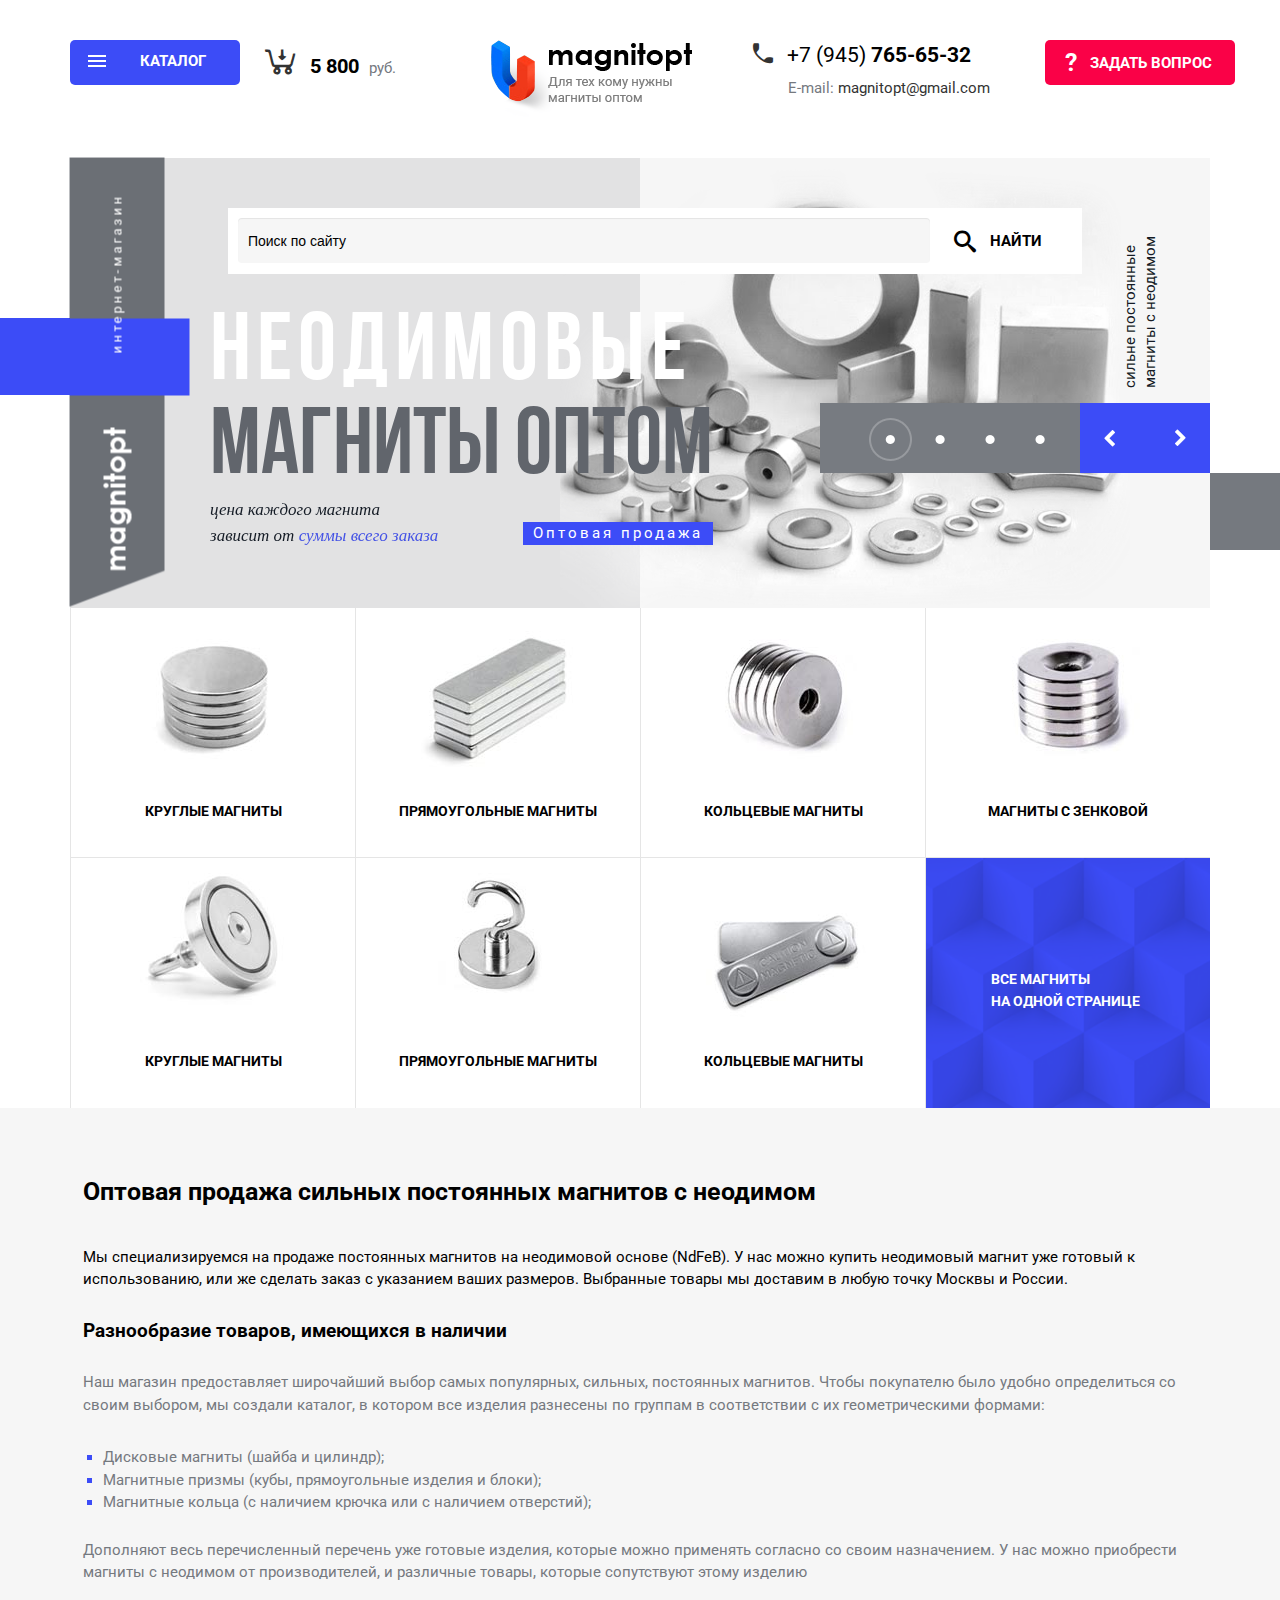
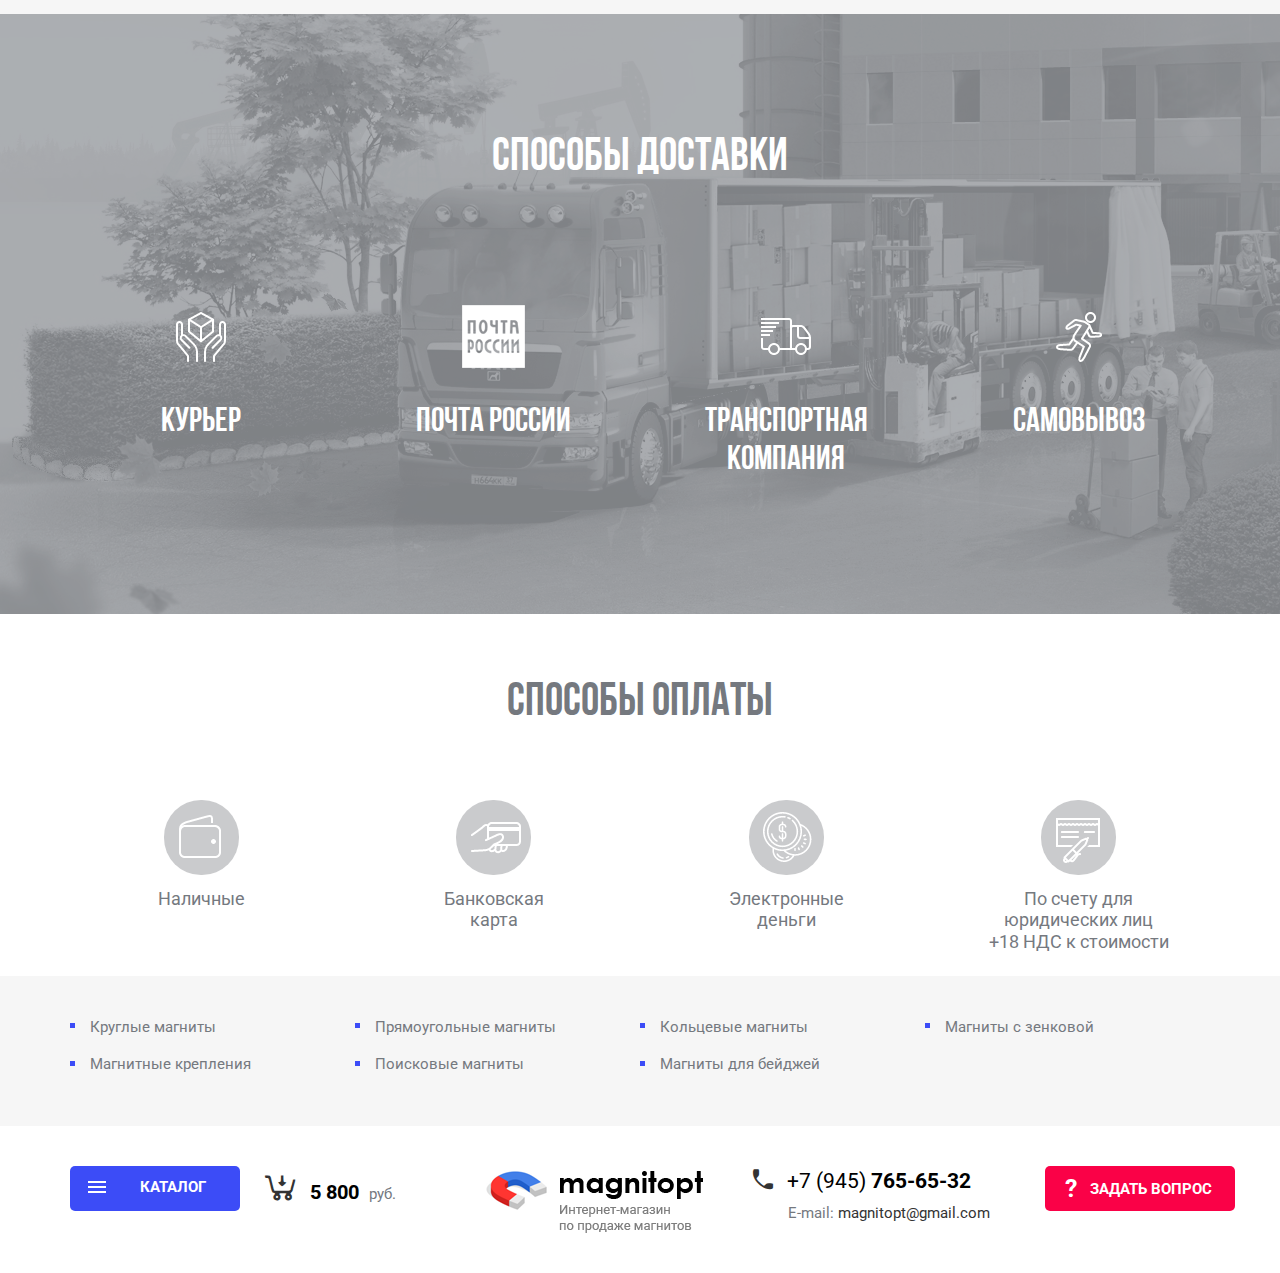
==== commit e31182f0: "18.07" ====
--- a/index.html
+++ b/index.html
@@ -78,10 +78,31 @@
 		</header>
 		<main class="main">
 			<div class="main_slider">
+			<i class="slider_decor_left"></i>
+			<i class="slider_decor_right"></i>
 				<div class="container">
 					<div class="row">
 						<div class="col-md-12">
 							<div class="main_slider_block">
+								<div class="main_slider_right_text">
+									<p>сильне постоянные магниты с неодимом</p>
+								</div>
+								<div class="main_slider_left_text">
+									<div class="main_slider_left_text_img">
+										<img src="images/logo_slider.png" alt="">
+									</div>
+									<span>интернет-магазин</span>
+									<i class="slider_left_text_decor"></i>
+								</div>
+								<div class="slider_search">
+										<form action="" method="POST" role="form">
+											<input type="text" class="form-control" id="" placeholder="Поиск по сайту">
+											<div class="slider_search_btn">
+											<i class="icon-search"></i>
+												<button  type="submit">Найти</button>
+										</div>
+									</form>
+								</div>
 								<ul class="slides_main">
 									<li>
 										<div class="main_slide_item">
--- a/css/main.css
+++ b/css/main.css
@@ -1,9 +1,15 @@
 @import url('https://fonts.googleapis.com/css?family=Roboto:400,500&subset=cyrillic');
 /* Please do not use this import in production. You could download this font from here https://fontstorage.com/font/bebasneue */
-@import "http://fonts.fontstorage.com/import/bebasneue.css";
+/*@import "http://fonts.fontstorage.com/import/bebasneue.css";*/
 /*
 	Bebas Neue, 100, 200, 300, 400, 700
 */
+@font-face {
+  font-family: 'Bebas Neue';
+  src: local('Bebas Neue Bold'), local('BebasNeueBold'), url('../fonts/bebasneue/bebasneuebold.woff2') format('woff2'), url('../fonts/bebasneue/bebasneuebold.woff') format('woff'), url('../fonts/bebasneue/bebasneuebold.ttf') format('truetype');
+  font-weight: bold;
+  font-style: normal;
+}
 @font-face {
   font-family: 'social';
   src: url('../fonts/social.eot?s4u6nn');
@@ -567,9 +573,104 @@
   display: block;
   width: 100%;
 }
+.main_slider {
+  position: relative;
+  z-index: 2;
+}
+.slider_decor_left {
+  height: 77px;
+  background-color: #3c4cf7;
+  width: 40%;
+  display: inline-block;
+  position: absolute;
+  top: 160px;
+  left: 0;
+}
+.slider_decor_right {
+  height: 77px;
+  background-color: #75797f;
+  width: 40%;
+  display: inline-block;
+  position: absolute;
+  bottom: 58px;
+  right: 0;
+}
+.slider_left_text_decor {
+  height: 120px;
+  background-color: #3c4cf7;
+  width: 77px;
+  display: inline-block;
+  position: absolute;
+  top: 0;
+  left: 212px;
+}
 .main_slider_block {
   background-color: #e2e2e3;
   height: 450px;
+}
+.slider_search {
+  text-align: center;
+  position: absolute;
+  top: 50px;
+  z-index: 3;
+  width: 100%;
+}
+.slider_search form {
+  width: 73%;
+  background-color: #fff;
+  display: inline-block;
+  padding: 10px;
+  text-align: left;
+}
+.slider_search form input[type="text"] {
+  height: 45px;
+  width: 83%;
+  background-color: #f6f6f6;
+  border: none;
+  color: #000;
+  display: inline-block;
+}
+.slider_search form input[type="text"]::-webkit-input-placeholder {
+  color: #000;
+}
+.slider_search form input[type="text"]::-moz-placeholder {
+  color: #000;
+}
+.slider_search form input[type="text"]:-ms-input-placeholder {
+  color: #000;
+}
+.slider_search form input[type="text"]::placeholder {
+  color: #000;
+}
+.slider_search form input[type="text"]::-webkit-input-placeholder {
+  color: #000;
+}
+.slider_search form input[type="text"]::-moz-placeholder {
+  color: #000;
+}
+.slider_search form input[type="text"]::-ms-input-placeholder {
+  color: #000;
+}
+.slider_search_btn {
+  display: inline-block;
+  padding-left: 20px;
+}
+.slider_search_btn i {
+  font-size: 22px;
+  position: relative;
+  bottom: -5px;
+  color: #000;
+}
+.slider_search_btn button {
+  display: inline-block;
+  background-color: #fff;
+  border: none;
+  color: #000;
+  text-transform: uppercase;
+  font-weight: bold;
+  height: 45px;
+  padding: 0 20px 0 10px;
+  font-family: "Roboto";
 }
 .slides_main {
   position: relative;
@@ -613,7 +714,7 @@
   background: #777b81 url('../images/dot.png') 20px 32px no-repeat;
 }
 li.slick-active button {
-  background: #777b81 url('../images/dot_current.png') 5px 15px no-repeat;
+  background: #777b81 url('../images/dot_current.png') 4px 15px no-repeat;
 }
 .main_slide_item {
   font-size: 0;
@@ -679,6 +780,60 @@
   vertical-align: bottom;
   float: right;
   margin-top: 25px;
+}
+.main_slider_right_text {
+  position: absolute;
+  background-color: #f6f6f6;
+  width: 200px;
+  line-height: 1.3em;
+  z-index: 4;
+  color: #151c26;
+  top: 130px;
+  right: -15px;
+  padding-left: 20px;
+  -webkit-transform: rotate(-90deg);
+  -ms-transform: rotate(-90deg);
+  transform: rotate(-90deg);
+}
+.main_slider_right_text p {
+  margin: 0;
+}
+.main_slider_left_text {
+  color: #fff;
+  height: 95px;
+  width: 450px;
+  position: absolute;
+  top: 177px;
+  left: -163px;
+  -webkit-transform: rotate(-90deg);
+  -ms-transform: rotate(-90deg);
+  transform: rotate(-90deg);
+  z-index: 5;
+  background: url(../images/logo_slider_bg.png) 0 0 no-repeat;
+  background-size: cover;
+  display: -webkit-box;
+  display: -webkit-flex;
+  display: -ms-flexbox;
+  display: flex;
+  -webkit-box-orient: horizontal;
+  -webkit-box-direction: normal;
+  -webkit-flex-direction: row;
+  -ms-flex-direction: row;
+  flex-direction: row;
+  -webkit-justify-content: space-around;
+  -ms-flex-pack: distribute;
+  justify-content: space-around;
+  -webkit-box-align: center;
+  -webkit-align-items: center;
+  -ms-flex-align: center;
+  align-items: center;
+}
+.main_slider_left_text span {
+  display: inline-block;
+  font-size: 13px;
+  letter-spacing: 3px;
+  position: relative;
+  z-index: 6;
 }
 .header {
   padding-top: 40px;
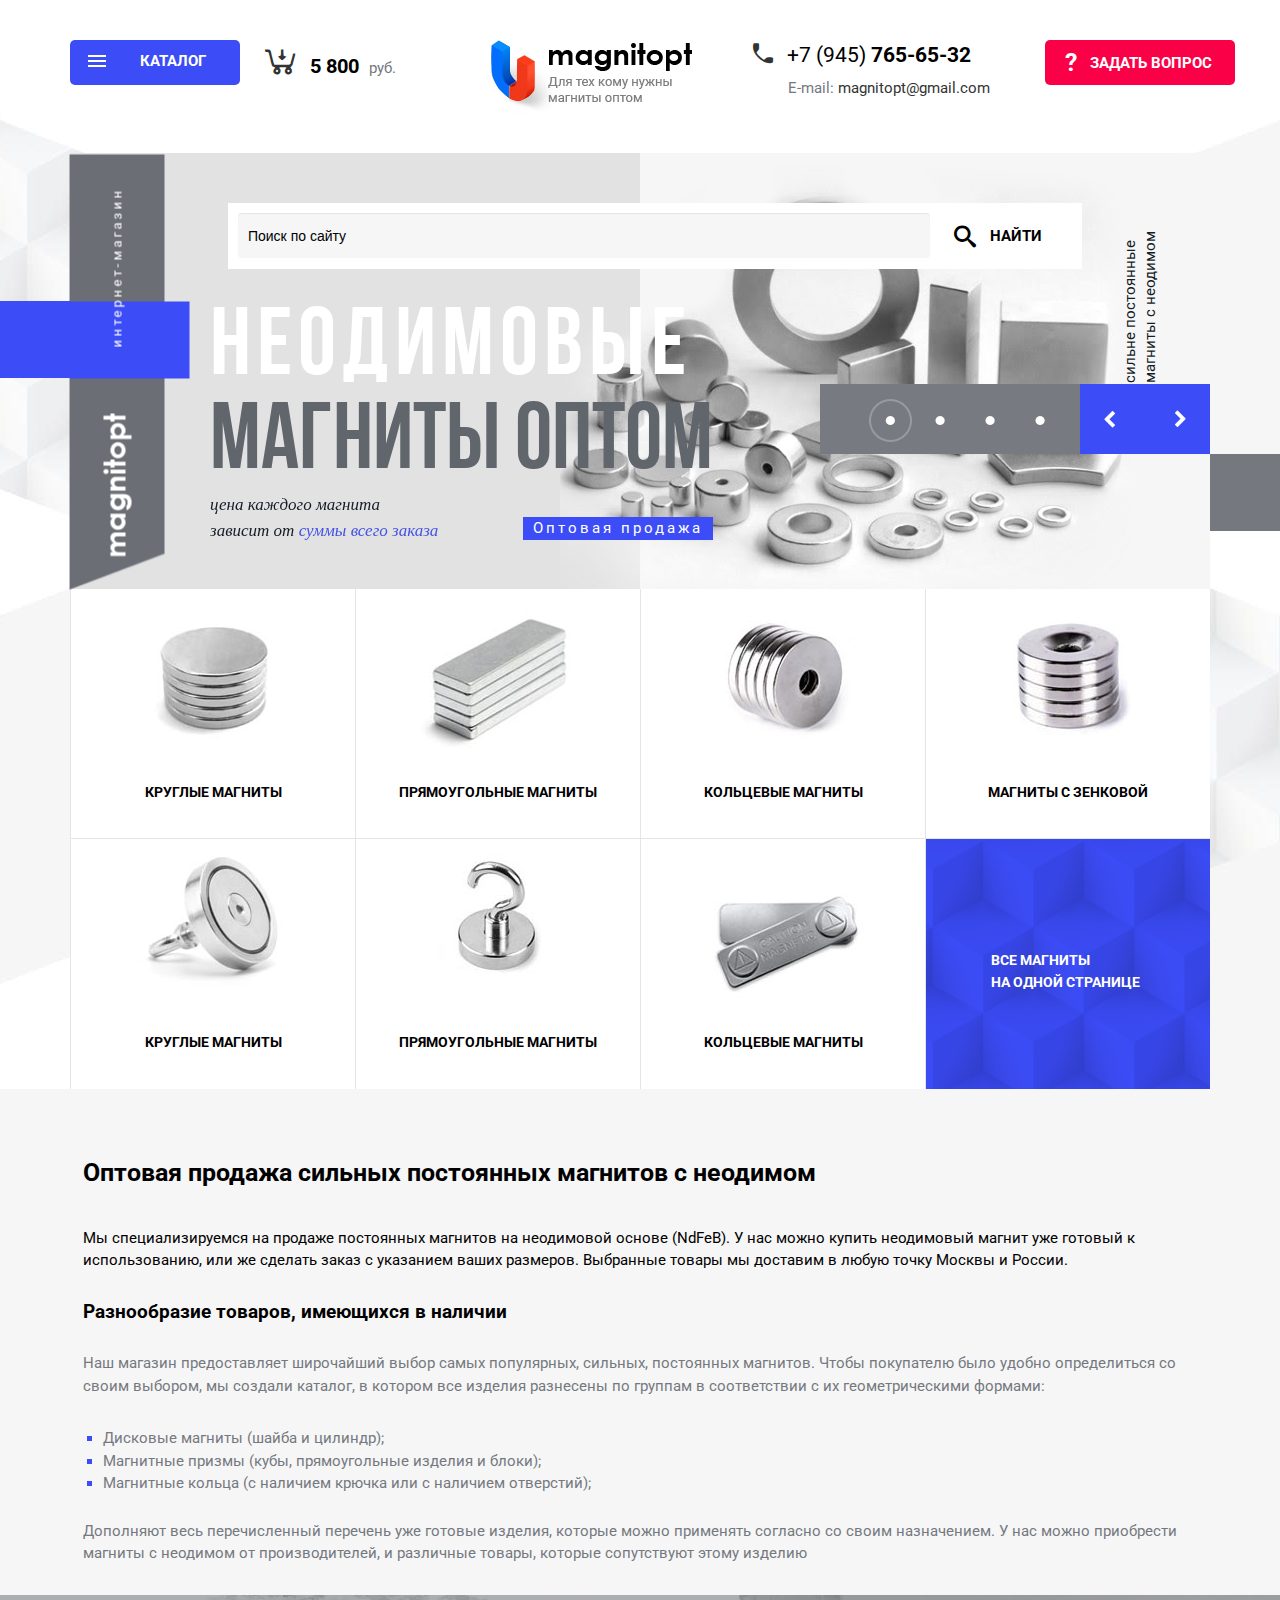
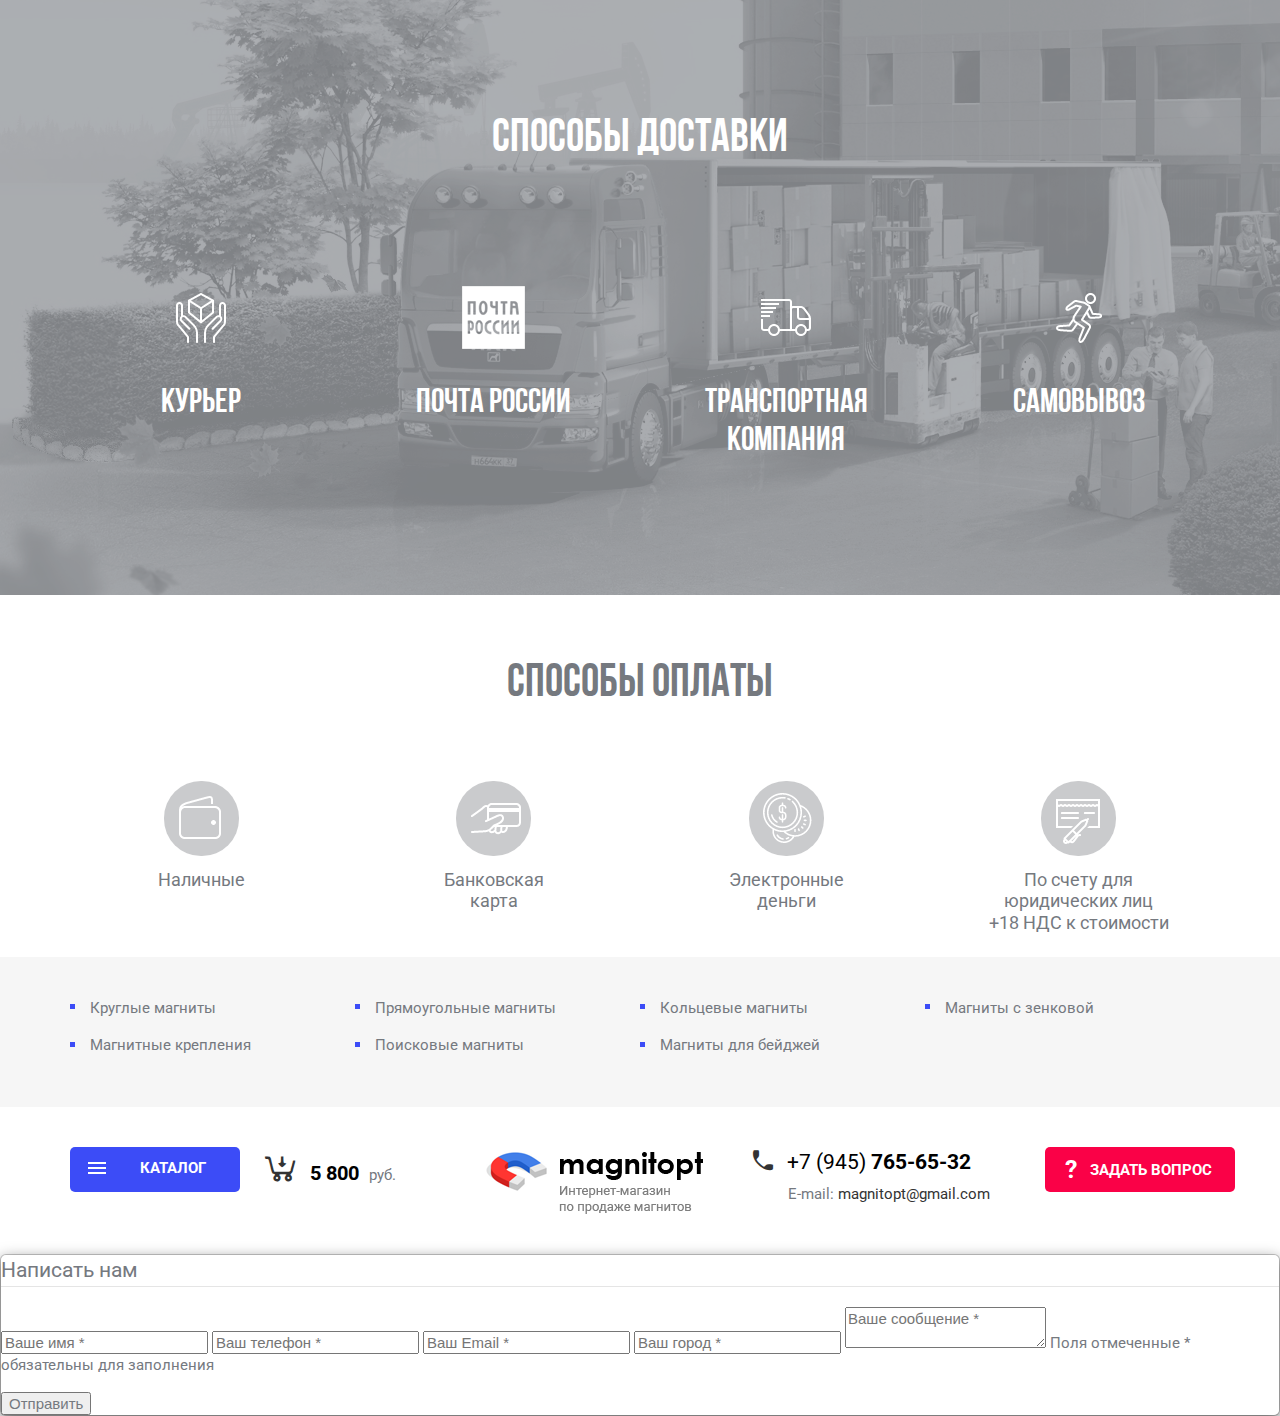
==== commit d7f0e9eb: "19.07" ====
--- a/index.html
+++ b/index.html
@@ -15,7 +15,7 @@
     <![endif]-->
 </head>
 <body>
-	<div class="wrapper">
+	<div class="wrapper wrapper_bg">
 		<header class="header">
 			<div class="container">
 				<div class="row">
@@ -431,7 +431,25 @@
 			</div>	
 		</footer>
 	</div>	
-		
+	<div class="wrapper_filter" id="form2">
+		<div class="closfon"></div>
+			<div class="form_message">
+				<div class="modal-content">
+					<form method="POST" role="form">
+						<legend>Написать нам</legend>
+						<div class="form-group">
+							<input type="text" class="single_item_modal_input" maxlength="50"  placeholder="Ваше имя *">
+							<input type="text" class="single_item_modal_input"  placeholder="Ваш телефон *">
+							<input type="text" class="single_item_modal_input" maxlength="50"  placeholder="Ваш Email *">
+							<input type="text" class="single_item_modal_input" maxlength="50"  placeholder="Ваш город *">
+							<textarea name="message" class="single_item_modal_input" placeholder="Ваше сooбщение *"></textarea>
+								<span class="form_message__note">Поля отмеченные * обязательны для заполнения</span>
+						</div>
+					<button type="submit" class="single_item_modal_button">Отправить</button>
+		 		</form>
+			</div>
+		</div>
+	</div>
 	 <script src="https://code.jquery.com/jquery-2.2.4.min.js"></script>
 	    <script src="js/bootstrap.min.js"></script>
    <script src="js/slick.min.js"></script>
--- a/css/main.css
+++ b/css/main.css
@@ -583,7 +583,7 @@
   width: 40%;
   display: inline-block;
   position: absolute;
-  top: 160px;
+  top: 148px;
   left: 0;
 }
 .slider_decor_right {
@@ -606,7 +606,7 @@
 }
 .main_slider_block {
   background-color: #e2e2e3;
-  height: 450px;
+  height: 436px;
 }
 .slider_search {
   text-align: center;
@@ -752,7 +752,7 @@
 }
 .slide_img_holder {
   background-color: #f6f6f6;
-  height: 450px;
+  height: 436px;
 }
 .slide_img_holder img {
   margin-left: -80px;
@@ -801,10 +801,10 @@
 .main_slider_left_text {
   color: #fff;
   height: 95px;
-  width: 450px;
-  position: absolute;
-  top: 177px;
-  left: -163px;
+  width: 436px;
+  position: absolute;
+  top: 172px;
+  left: -156px;
   -webkit-transform: rotate(-90deg);
   -ms-transform: rotate(-90deg);
   transform: rotate(-90deg);
@@ -835,9 +835,12 @@
   position: relative;
   z-index: 6;
 }
+.wrapper_bg {
+  background: #fff url(../images/bg_main.jpg) top center no-repeat;
+}
 .header {
   padding-top: 40px;
-  padding-bottom: 40px;
+  padding-bottom: 35px;
 }
 .drop_menu .dropdown-toggle {
   width: 170px;
@@ -1090,6 +1093,7 @@
   margin: 0;
   padding: 0;
   font-size: 0;
+  background-color: #fff;
 }
 .main_menu_list li:nth-child(4n+1):nth-last-child(-n+4),
 .main_menu_list li:nth-child(4n+1):nth-last-child(-n+4) ~ li {
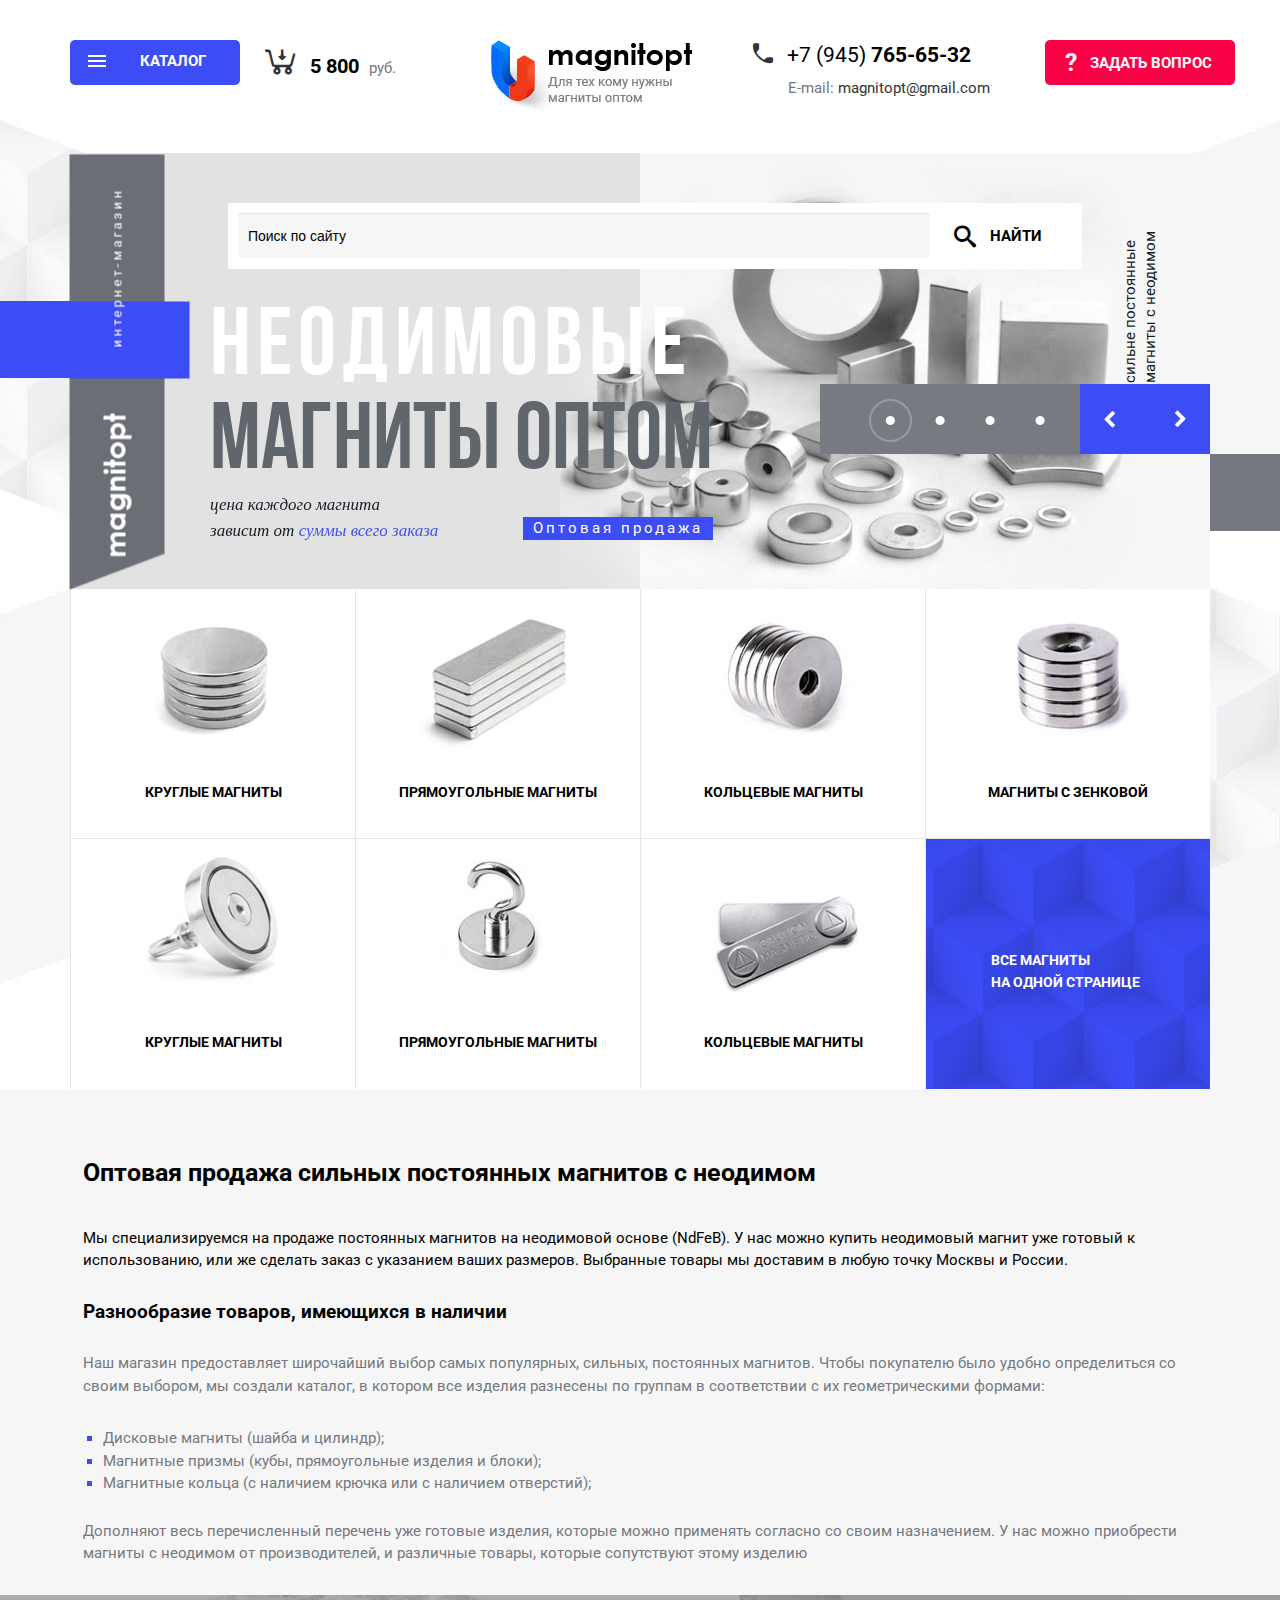
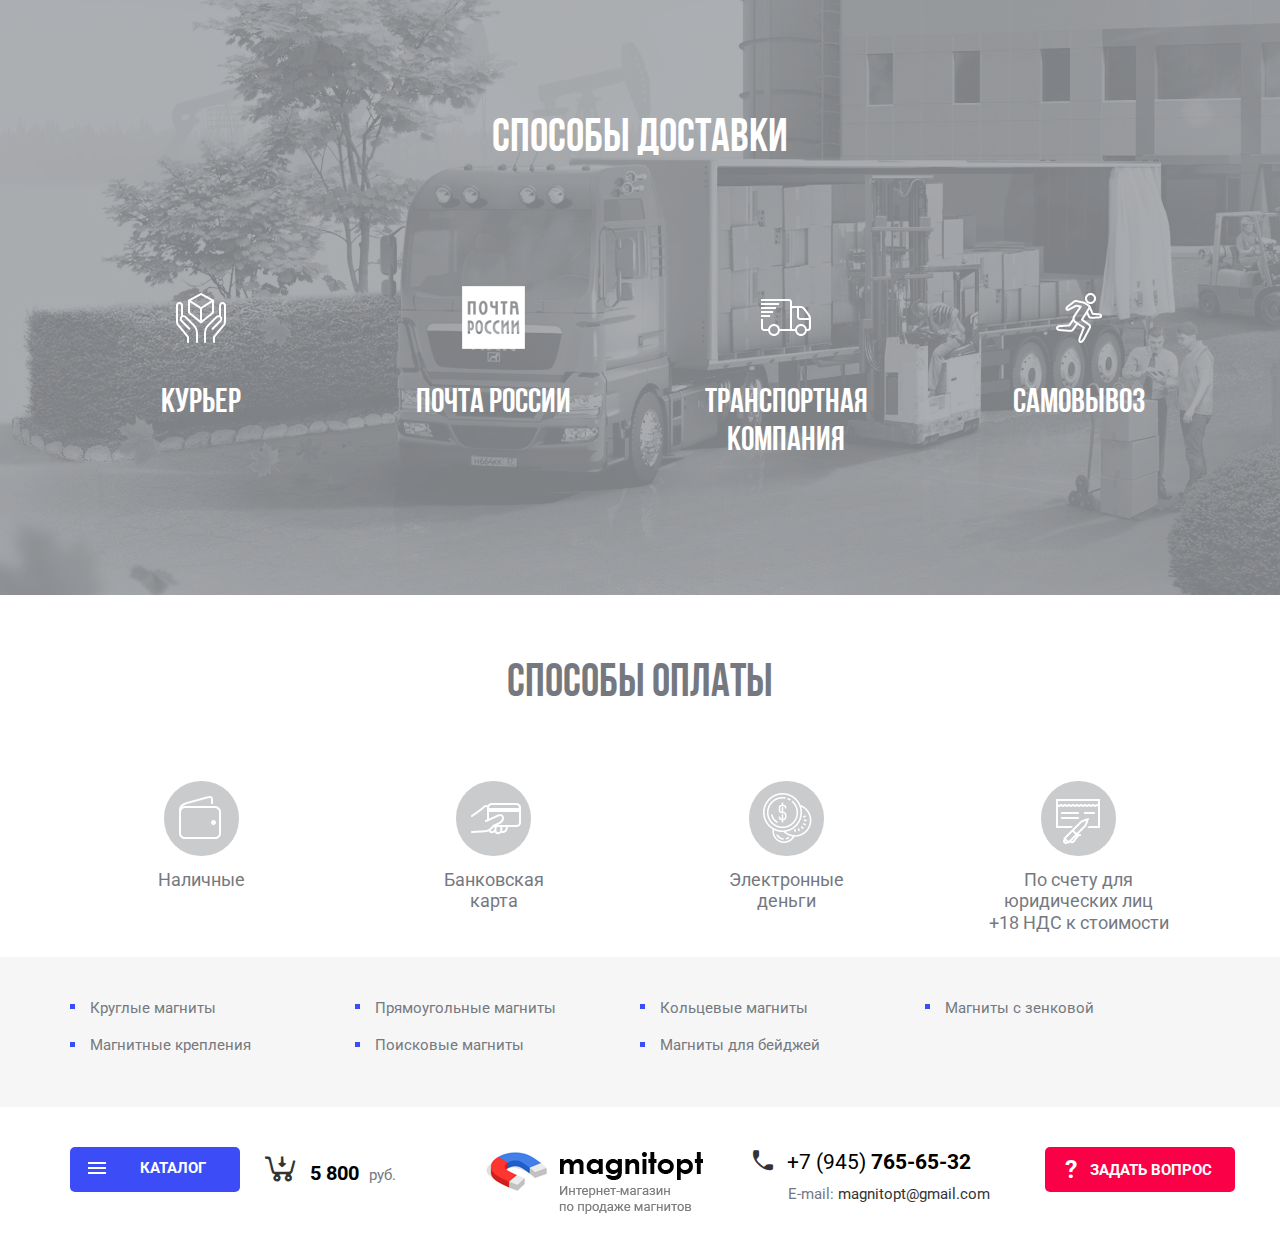
==== commit 554ae923: "19.07" ====
--- a/index.html
+++ b/index.html
@@ -434,7 +434,6 @@
 	<div class="wrapper_filter" id="form2">
 		<div class="closfon"></div>
 			<div class="form_message">
-				<div class="modal-content">
 					<form method="POST" role="form">
 						<legend>Написать нам</legend>
 						<div class="form-group">
@@ -447,7 +446,6 @@
 						</div>
 					<button type="submit" class="single_item_modal_button">Отправить</button>
 		 		</form>
-			</div>
 		</div>
 	</div>
 	 <script src="https://code.jquery.com/jquery-2.2.4.min.js"></script>
--- a/css/main.css
+++ b/css/main.css
@@ -509,6 +509,123 @@
   background-color: #fff;
   border: 1px solid #ccc;
   color: #000;
+}
+.wrapper_filter {
+  position: fixed;
+  height: 100%;
+  width: 100%;
+  left: 0px;
+  top: 0px;
+  z-index: 100;
+  display: none;
+}
+.closfon {
+  background-color: rgba(119, 122, 129, 0.5);
+  position: fixed;
+  height: 100%;
+  width: 100%;
+  left: 0px;
+  top: 0px;
+  z-index: 110;
+  cursor: pointer;
+  display: block;
+}
+.form_message {
+  position: relative;
+  width: 50%;
+  background: #ffffff;
+  z-index: 120;
+  text-align: center;
+  top: 5%;
+  padding: 30px 37px 26px;
+  margin: 0 auto;
+  display: block;
+}
+.form_message form legend {
+  font-size: 19px;
+  text-transform: uppercase;
+  color: #767a7f;
+  font-weight: bold;
+  border-bottom: none;
+}
+.form_message form button {
+  border: none;
+  background-color: #fa0147;
+  color: #fff;
+  font-size: 16px;
+  font-weight: bold;
+  text-transform: uppercase;
+  padding: 12px 15px;
+  border-radius: 5px;
+}
+.form_message .form-group {
+  text-align: center;
+}
+.form_message .form-group input {
+  border: none;
+  background-color: #f6f6f6;
+  width: 500px;
+  height: 50px;
+  padding: 0 20px;
+  font-size: 14px;
+  color: #646464;
+  margin-bottom: 9px;
+}
+.form_message .form-group input::-webkit-input-placeholder {
+  color: #646464;
+}
+.form_message .form-group input::-moz-placeholder {
+  color: #646464;
+}
+.form_message .form-group input:-ms-input-placeholder {
+  color: #646464;
+}
+.form_message .form-group input::placeholder {
+  color: #646464;
+}
+.form_message .form-group input::-webkit-input-placeholder {
+  color: #646464;
+}
+.form_message .form-group input::-moz-placeholder {
+  color: #646464;
+}
+.form_message .form-group input::-ms-input-placeholder {
+  color: #646464;
+}
+.form_message .form-group textarea {
+  border: none;
+  display: inline-block;
+  background-color: #f6f6f6;
+  width: 500px;
+  height: 100px;
+  padding: 20px 20px;
+  font-size: 14px;
+  color: #646464;
+  margin-bottom: 9px;
+}
+.form_message .form-group textarea::-webkit-input-placeholder {
+  color: #646464;
+}
+.form_message .form-group textarea::-moz-placeholder {
+  color: #646464;
+}
+.form_message .form-group textarea:-ms-input-placeholder {
+  color: #646464;
+}
+.form_message .form-group textarea::placeholder {
+  color: #646464;
+}
+.form_message .form-group textarea::-webkit-input-placeholder {
+  color: #646464;
+}
+.form_message .form-group textarea::-moz-placeholder {
+  color: #646464;
+}
+.form_message .form-group textarea::-ms-input-placeholder {
+  color: #646464;
+}
+.form_message .form-group span {
+  display: block;
 }
 .dropdown-menu {
   left: 13px;
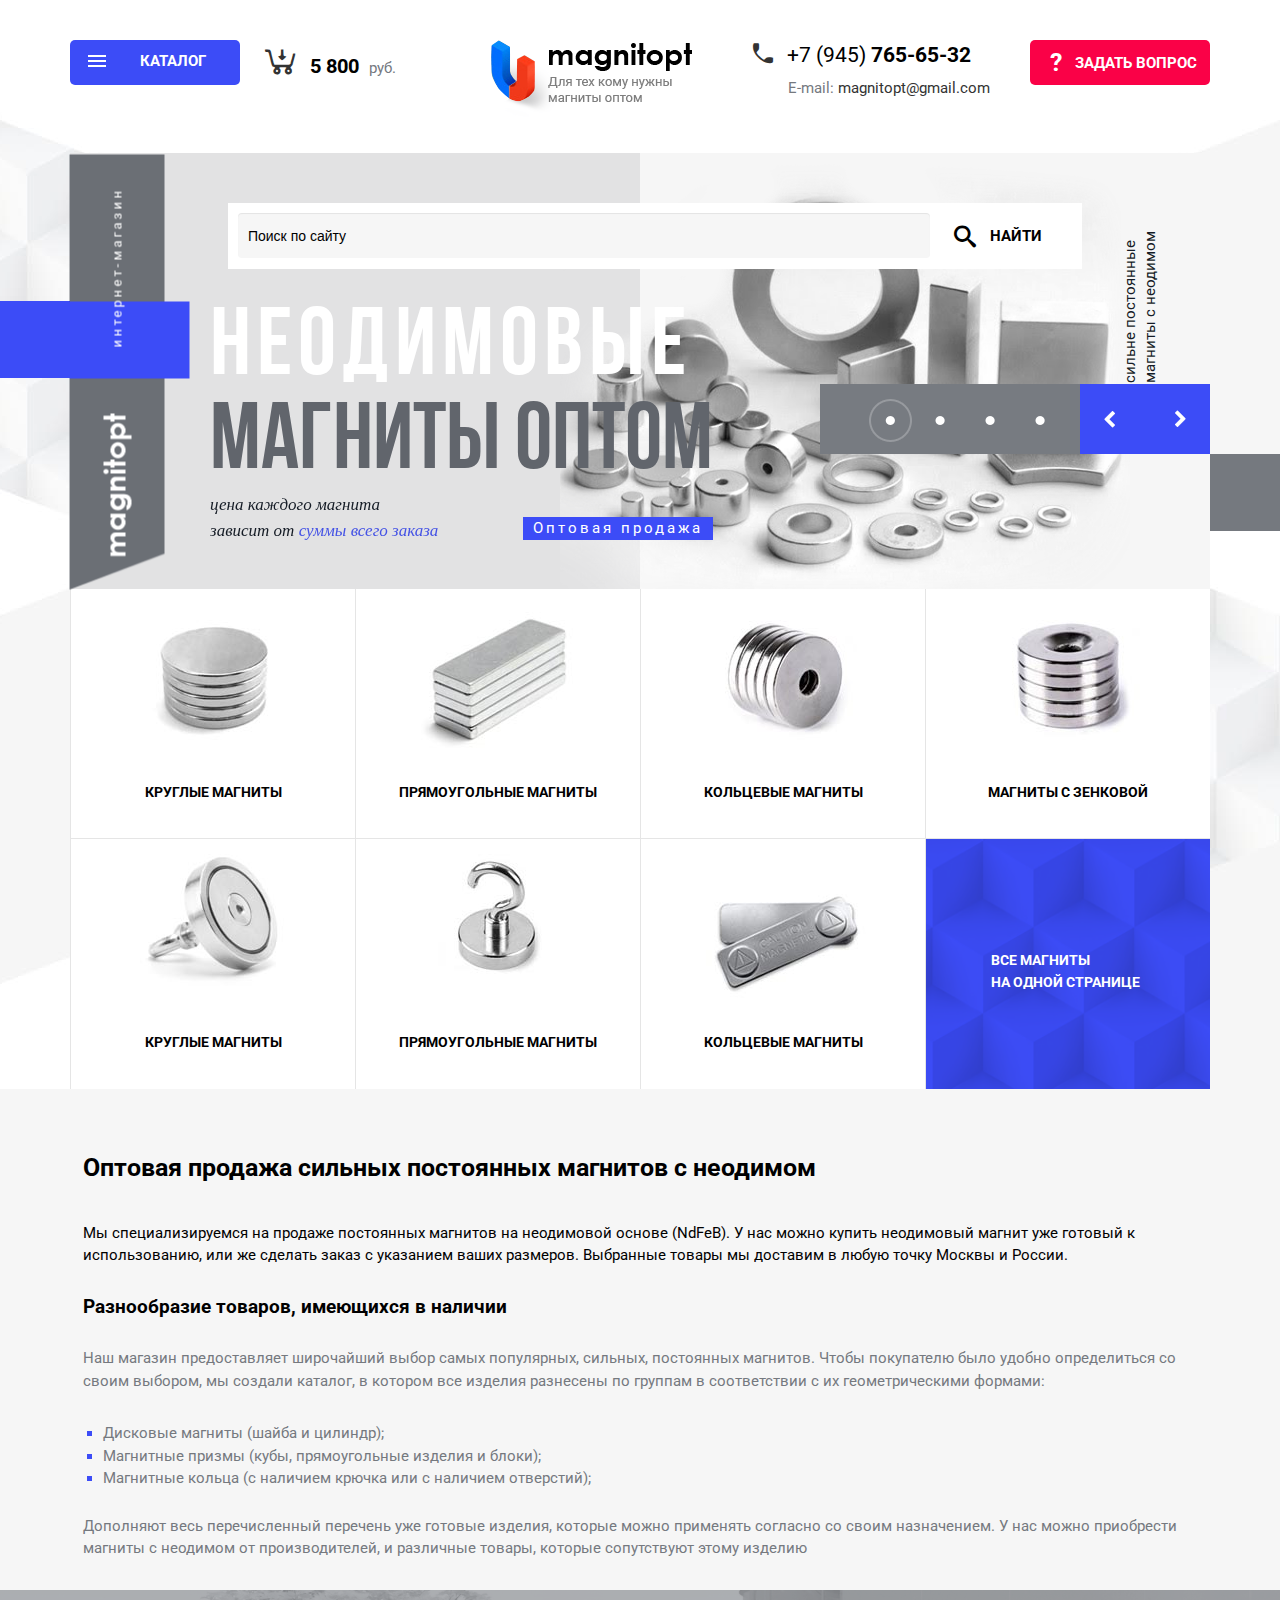
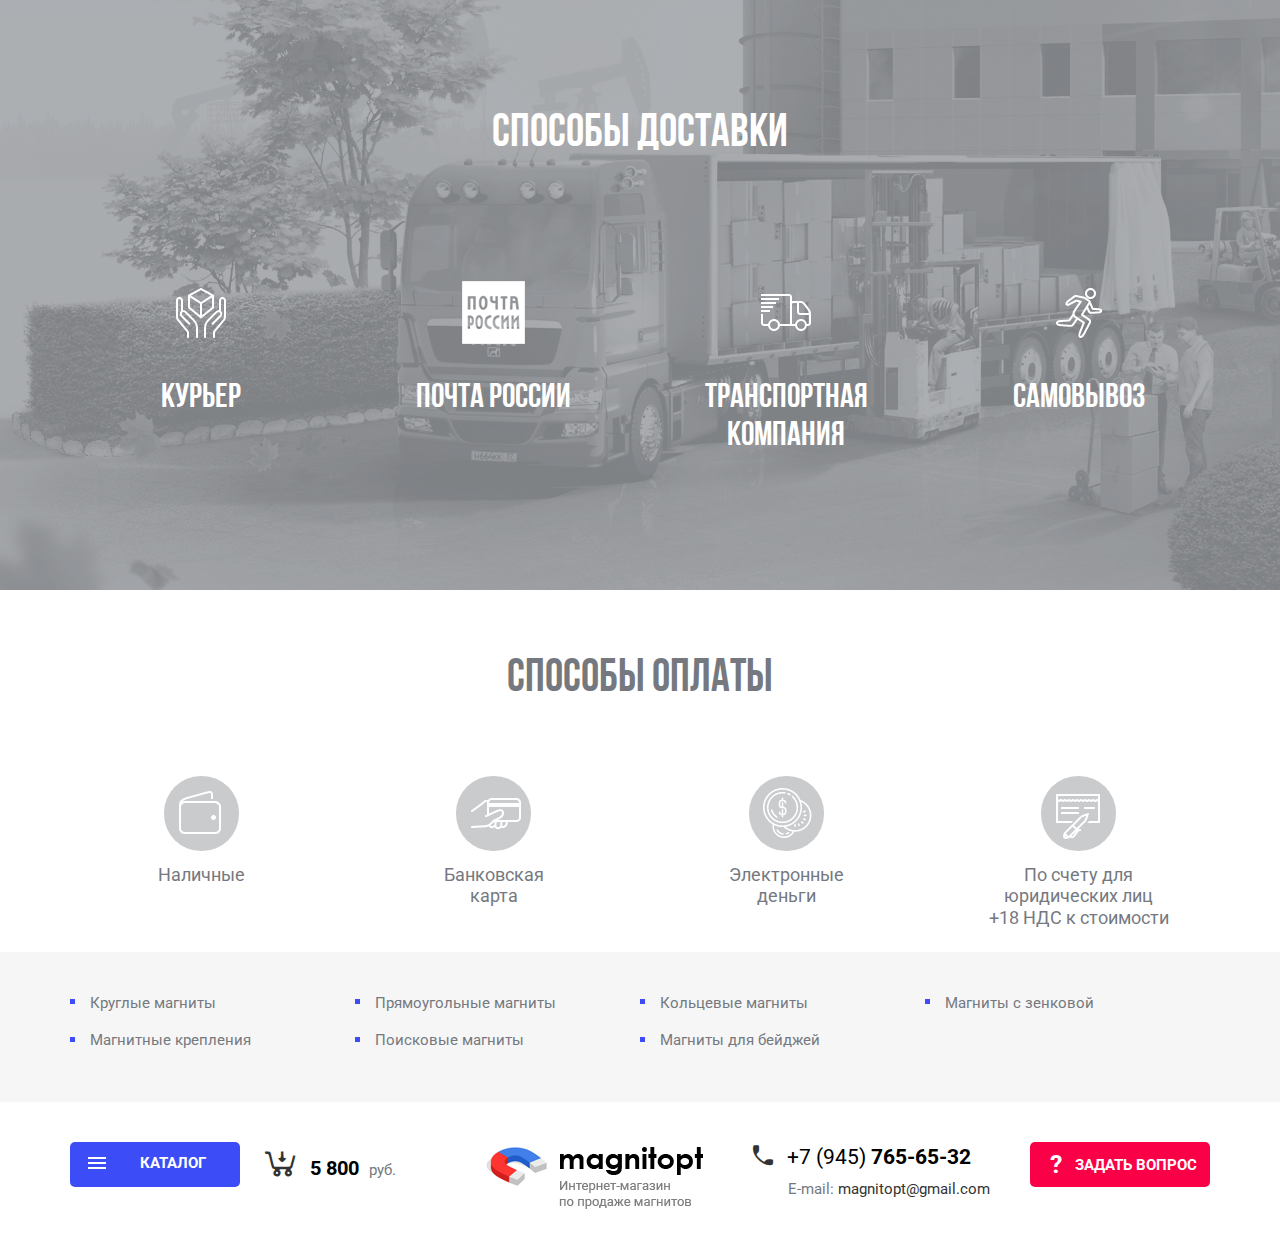
==== commit 02069cf4: "last" ====
--- a/index.html
+++ b/index.html
@@ -67,7 +67,7 @@
 								</span>
 							</div>
 						</div>
-						<div class="col-md-2">
+						<div class="col-md-2 top_subscribe_block">
 							<div class="top_subscribe">
 								
 							<span> <i>?</i> Задать вопрос</span>
@@ -421,7 +421,7 @@
 								</span>
 							</div>
 						</div>
-						<div class="col-md-2">
+						<div class="col-md-2 top_subscribe_block">
 							<div class="top_subscribe">
 								
 							<span> <i>?</i> Задать вопрос</span>
@@ -437,7 +437,7 @@
 					<form method="POST" role="form">
 						<legend>Написать нам</legend>
 						<div class="form-group">
-							<input type="text" class="single_item_modal_input" maxlength="50"  placeholder="Ваше имя *">
+							<input type="text" class="single_item_modal_input" maxlength="50"  placeholder="Ф.И.О. *">
 							<input type="text" class="single_item_modal_input"  placeholder="Ваш телефон *">
 							<input type="text" class="single_item_modal_input" maxlength="50"  placeholder="Ваш Email *">
 							<input type="text" class="single_item_modal_input" maxlength="50"  placeholder="Ваш город *">
--- a/css/main.css
+++ b/css/main.css
@@ -519,6 +519,15 @@
   z-index: 100;
   display: none;
 }
+.wrapper_filter2 {
+  position: absolute;
+  height: 100%;
+  width: 100%;
+  left: 0px;
+  top: 500px;
+  z-index: 100;
+  display: none;
+}
 .closfon {
   background-color: rgba(119, 122, 129, 0.5);
   position: fixed;
@@ -626,6 +635,174 @@
 }
 .form_message .form-group span {
   display: block;
+}
+.main_basket_form {
+  background-color: #f6f6f6;
+  padding-top: 45px;
+}
+.main_basket_form_header h3 {
+  font-size: 19px;
+  color: #767a7f;
+  font-weight: bold;
+  text-transform: uppercase;
+  text-align: center;
+  margin: 0 0 40px;
+}
+.main_basket_form_group input {
+  border: none;
+  background-color: #fff;
+  width: 100%;
+  height: 60px;
+  padding: 0 20px;
+  font-size: 14px;
+  color: #646464;
+  margin-bottom: 9px;
+}
+.main_basket_form_group input::-webkit-input-placeholder {
+  color: #646464;
+}
+.main_basket_form_group input::-moz-placeholder {
+  color: #646464;
+}
+.main_basket_form_group input:-ms-input-placeholder {
+  color: #646464;
+}
+.main_basket_form_group input::placeholder {
+  color: #646464;
+}
+.main_basket_form_group input::-webkit-input-placeholder {
+  color: #646464;
+}
+.main_basket_form_group input::-moz-placeholder {
+  color: #646464;
+}
+.main_basket_form_group input::-ms-input-placeholder {
+  color: #646464;
+}
+.main_basket_form_group select {
+  border: none;
+  background-color: #fff;
+  width: 100%;
+  height: 60px;
+  padding: 0 20px;
+  font-size: 14px;
+  color: #646464;
+  margin-bottom: 9px;
+  -webkit-appearance: none;
+  -moz-appearance: none;
+  text-indent: 0.01px;
+  -o-text-overflow: '';
+  text-overflow: '';
+  -ms-appearance: none;
+  appearance: none!important;
+  background-image: url('../images/arrow4.png');
+  background-position: 96% center;
+  background-repeat: no-repeat;
+}
+.basket_radio {
+  padding-top: 6px;
+  padding-bottom: 16px;
+}
+.basket_radio label {
+  margin-right: 10px;
+}
+.basket_radio input[type="radio"] {
+  display: none;
+}
+.basket_radio input[type="radio"] + i {
+  display: inline-block;
+  width: 30px;
+  height: 30px;
+  margin: -1px 15px 0 0;
+  vertical-align: middle;
+  background-color: #fff;
+  cursor: pointer;
+}
+.basket_radio input[type="radio"]:checked + i {
+  background: #fff url('../images/radio.png') center center no-repeat;
+}
+.basket_textarea textarea {
+  border: none;
+  background-color: #fff;
+  width: 100%;
+  height: 170px;
+  padding: 23px 20px 0;
+  font-size: 14px;
+  color: #646464;
+  margin-bottom: 9px;
+}
+.basket_textarea textarea::-webkit-input-placeholder {
+  color: #646464;
+}
+.basket_textarea textarea::-moz-placeholder {
+  color: #646464;
+}
+.basket_textarea textarea:-ms-input-placeholder {
+  color: #646464;
+}
+.basket_textarea textarea::placeholder {
+  color: #646464;
+}
+.basket_textarea textarea::-webkit-input-placeholder {
+  color: #646464;
+}
+.basket_textarea textarea::-moz-placeholder {
+  color: #646464;
+}
+.basket_textarea textarea::-ms-input-placeholder {
+  color: #646464;
+}
+.main_basket_delivery_table {
+  background-color: #f6f6f6;
+  padding-top: 45px;
+}
+.main_basket_form_group.modal_big {
+  background-color: #fff;
+  position: relative;
+  width: 96%;
+  z-index: 120;
+  top: 0;
+  margin: 0 auto;
+  display: block;
+  padding: 50px;
+}
+.main_basket_form_group.modal_big .main_basket_form_header h3 {
+  padding-left: 20px;
+}
+.main_basket_form_group.modal_big .main_basket_form_header h3 span {
+  display: inline-block;
+  float: right;
+  cursor: pointer;
+  text-indent: -10000px;
+  width: 15px;
+  height: 15px;
+  background: url(../images/close.png) 0 0 no-repeat;
+}
+.main_basket_form_group.modal_big .form_half {
+  width: 49%;
+  display: inline-block;
+  margin-right: 9px;
+}
+.main_basket_form_group.modal_big .form_half:last-child {
+  margin-right: 0;
+}
+.main_basket_form_group.modal_big input {
+  background-color: #f6f6f6;
+}
+.main_basket_form_group.modal_big select {
+  background-color: #f6f6f6;
+}
+.main_basket_form_group.modal_big textarea {
+  background-color: #f6f6f6;
+}
+.main_basket_form_group.modal_big .basket_radio input[type="radio"] + i {
+  background-color: #f6f6f6;
+}
+.main_basket_form_group.modal_big .main_basket_button_block {
+  background-color: #fff;
+  text-align: center;
+  padding-top: 35px;
+  padding-bottom: 0;
 }
 .dropdown-menu {
   left: 13px;
@@ -671,9 +848,108 @@
 .dropdown-menu li a:hover {
   background-color: #3c4cf7;
   color: #fff;
+  text-decoration: none;
 }
 .dropdown-menu li a:hover:after {
   background: url(../images/css_sprites2.png) -73px -10px no-repeat;
+}
+.main_catalog_menu_header {
+  padding-left: 5px;
+  padding-top: 25px;
+  line-height: 1em;
+  padding-bottom: 25px;
+}
+.main_catalog_menu_header > h1 {
+  padding: 0;
+  margin: 0;
+  color: #777b81;
+  font-size: 20px;
+  text-transform: uppercase;
+  font-weight: bold;
+  display: inline-block;
+  padding-left: 20px;
+}
+.menu_navbar_toogle {
+  display: inline-block;
+  text-decoration: none;
+  vertical-align: bottom;
+  padding-top: 3px;
+}
+.menu_navbar_toogle .ico_bar {
+  display: block;
+  width: 20px;
+  height: 3px;
+  margin-bottom: 3px;
+  background-color: #777b81;
+}
+.main_catalog_menu_list {
+  left: 13px;
+  background-color: transparent;
+  border: none;
+  -webkit-box-shadow: none;
+  box-shadow: none;
+  list-style: none;
+  margin: 0;
+  padding: 0;
+}
+.main_catalog_menu_list li {
+  background-color: #fff;
+  margin-bottom: 4px;
+  height: 65px;
+  border: 1px solid #bcbec1;
+  border-radius: 5px;
+}
+.main_catalog_menu_list li a {
+  text-transform: uppercase;
+  font-weight: bold;
+  color: #767a7f;
+  padding-left: 55px;
+  position: relative;
+  height: 100%;
+  display: -webkit-box;
+  display: -webkit-flex;
+  display: -ms-flexbox;
+  display: flex;
+  -webkit-box-align: center;
+  -webkit-align-items: center;
+  -ms-flex-align: center;
+  align-items: center;
+}
+.main_catalog_menu_list li a:after {
+  content: "";
+  width: 12px;
+  height: 13px;
+  background: url(../images/css_sprites2.png) -41px -10px no-repeat;
+  top: 25px;
+  left: 25px;
+  position: absolute;
+  display: inline-block;
+  z-index: 3;
+}
+.main_catalog_menu_list li a:hover {
+  background-color: #3c4cf7;
+  color: #fff;
+  text-decoration: none;
+}
+.main_catalog_menu_list li a:hover:after {
+  background: url(../images/css_sprites2.png) -73px -10px no-repeat;
+}
+.breadcrumbs {
+  background-color: #f6f6f6;
+}
+.breadcrumb {
+  margin: 0;
+  padding: 10px 0 10px 0;
+  background: url(../images/border.png) bottom center repeat-x;
+}
+.breadcrumb > li + li::before {
+  color: #777b81;
+  content: "\203A";
+  font-size: 20px;
+  padding: 0 15px;
+}
+.breadcrumb > li a {
+  text-decoration: underline;
 }
 .card {
   display: -webkit-box;
@@ -952,6 +1228,57 @@
   position: relative;
   z-index: 6;
 }
+.product_gallery {
+  display: -webkit-box;
+  display: -webkit-flex;
+  display: -ms-flexbox;
+  display: flex;
+  -webkit-box-orient: horizontal;
+  -webkit-box-direction: normal;
+  -webkit-flex-direction: row;
+  -ms-flex-direction: row;
+  flex-direction: row;
+}
+.product_gallery .flex-viewport {
+  width: 520px;
+  height: 500px;
+  display: inline-block;
+  background-color: #fff;
+  margin-right: 15px;
+  display: table-cell;
+  vertical-align: center;
+}
+.product_gallery .flex-control-nav {
+  list-style: none;
+  padding: 0;
+  display: inline-block;
+}
+.product_gallery .flex-control-nav li {
+  width: 117px;
+  height: 117px;
+  background-color: #fff;
+  margin-bottom: 11px;
+}
+.product_gallery .flex-control-nav li:last-child {
+  margin: 0;
+}
+.product_gallery .flex-control-nav li img {
+  width: 100%;
+  height: 100%;
+  -o-object-fit: contain;
+  object-fit: contain;
+}
+.product_gallery_slide_wrapper {
+  width: 520px;
+  height: 500px;
+  margin-left: -40px;
+}
+.product_gallery_slide_wrapper img {
+  width: 100%;
+  height: 100%;
+  -o-object-fit: contain;
+  object-fit: contain;
+}
 .wrapper_bg {
   background: #fff url(../images/bg_main.jpg) top center no-repeat;
 }
@@ -1010,9 +1337,12 @@
   display: block;
   text-align: center;
 }
+.top_subscribe_block {
+  padding: 0;
+}
 .top_subscribe {
   background-color: #fa0147;
-  width: 190px;
+  width: 180px;
   height: 45px;
   color: #fff;
   text-transform: uppercase;
@@ -1062,9 +1392,15 @@
 .main_text {
   background-color: #f6f6f6;
   padding-left: 25px;
-  padding-top: 70px;
+  padding-top: 65px;
 }
 .main_text h1 {
+  font-size: 25px;
+  margin: 0;
+  margin-bottom: 40px;
+  font-weight: bold;
+}
+.main_text h2 {
   font-size: 25px;
   margin: 0;
   margin-bottom: 40px;
@@ -1180,6 +1516,14 @@
   padding-top: 40px;
   padding-bottom: 35px;
 }
+.main_footer_category.inverse {
+  background-color: #fff;
+  padding-bottom: 0;
+}
+.main_footer_category.inverse .main_footer_category_list {
+  background: url(../images/border.png) bottom center repeat-x;
+  padding-bottom: 35px;
+}
 .main_footer_category_list {
   padding: 0;
   margin: 0;
@@ -1302,3 +1646,751 @@
 .footer {
   padding: 40px 0;
 }
+.main_catalog {
+  background-color: #f6f6f6;
+}
+.main_catalog_block_control {
+  text-align: right;
+  padding-top: 15px;
+}
+.button_main_catalog_block {
+  padding: 10px 15px;
+  display: inline-block;
+  border-radius: 5px;
+  color: #fff;
+  text-transform: uppercase;
+  font-weight: bold;
+  background-color: #3c4cf7;
+  cursor: pointer;
+  margin-bottom: 14px;
+}
+.main_catalog_block_search {
+  text-align: center;
+  position: absolute;
+  top: 50px;
+  z-index: 3;
+  width: 100%;
+  position: static;
+  margin-bottom: 12px;
+}
+.main_catalog_block_search form {
+  width: 73%;
+  background-color: #fff;
+  display: inline-block;
+  padding: 10px;
+  text-align: left;
+}
+.main_catalog_block_search form input[type="text"] {
+  height: 45px;
+  width: 83%;
+  background-color: #f6f6f6;
+  border: none;
+  color: #000;
+  display: inline-block;
+}
+.main_catalog_block_search form input[type="text"]::-webkit-input-placeholder {
+  color: #000;
+}
+.main_catalog_block_search form input[type="text"]::-moz-placeholder {
+  color: #000;
+}
+.main_catalog_block_search form input[type="text"]:-ms-input-placeholder {
+  color: #000;
+}
+.main_catalog_block_search form input[type="text"]::placeholder {
+  color: #000;
+}
+.main_catalog_block_search form input[type="text"]::-webkit-input-placeholder {
+  color: #000;
+}
+.main_catalog_block_search form input[type="text"]::-moz-placeholder {
+  color: #000;
+}
+.main_catalog_block_search form input[type="text"]::-ms-input-placeholder {
+  color: #000;
+}
+.main_catalog_block_search form {
+  width: 100%;
+}
+.main_catalog_block_search form input[type="text"] {
+  width: 81%;
+}
+.main_catalog_block_info {
+  text-align: center;
+  border: 1px solid #dfdfdf;
+  padding: 15px 0;
+  margin-bottom: 12px;
+}
+.main_catalog_block_info span {
+  color: #000;
+  display: inline-block;
+  margin: 0 30px;
+}
+.main_table_header {
+  margin-bottom: 11px;
+}
+.main_table_header table {
+  width: 100%;
+  background-color: #767a7f;
+  color: #fff;
+  font-size: 14px;
+}
+.main_table_header table tr {
+  height: 48px;
+  padding: 0 15px;
+}
+.main_table_header table tr th {
+  text-align: center;
+  font-weight: normal;
+}
+.main_basket_delivery_table {
+  padding-bottom: 45px;
+}
+.main_basket_payment_table {
+  background-color: #f6f6f6;
+  padding-bottom: 35px;
+}
+.main_basket_table {
+  background-color: #f6f6f6;
+}
+.main_table_name {
+  width: 38%;
+  padding-left: 15px;
+}
+.main_table_price {
+  width: 16%;
+}
+.main_table_optprice {
+  width: 16%;
+}
+.main_table_quantity {
+  width: 14%;
+}
+.main_table_sum {
+  width: 16%;
+  padding-right: 15px;
+}
+.main_table_mode {
+  width: 24%;
+  padding-left: 15px;
+  text-align: left;
+}
+.main_table_description {
+  width: 37%;
+  text-align: left;
+  padding: 15px 0;
+}
+.main_table_description2 {
+  width: 76%;
+  text-align: justify;
+  padding: 20px 0;
+  padding-right: 30px;
+}
+.main_table_price_dev {
+  width: 13%;
+  text-align: center;
+}
+.main_table_cost {
+  width: 13%;
+  text-align: center;
+}
+.main_table_total {
+  width: 13%;
+  text-align: center;
+}
+.main_basket_form_block table {
+  color: #000;
+}
+.main_basket_form_block .select {
+  cursor: pointer;
+}
+.main_basket_form_block tr {
+  background-color: #fff;
+}
+.main_basket_form_block .separeted {
+  height: 7px;
+  background-color: transparent;
+}
+.main_basket_form_block .active {
+  background-color: #f6f6f6;
+  border: 1px solid #dfdfdf;
+}
+.main_basket_table_header {
+  margin-bottom: 11px;
+}
+.main_basket_table_header table {
+  width: 100%;
+  background-color: #767a7f;
+  color: #fff;
+  font-size: 14px;
+}
+.main_basket_table_header table tr {
+  height: 48px;
+  padding: 0 15px;
+}
+.main_basket_table_header table tr th {
+  text-align: center;
+  font-weight: normal;
+}
+.main_basket_table_header .main_table_name {
+  text-align: left;
+  padding-left: 30px;
+  width: 33%;
+}
+.main_basket_table_header .main_table_price {
+  width: 14%;
+}
+.main_basket_table_header .main_table_optprice {
+  width: 14%;
+}
+.main_basket_table_header .main_table_quantity {
+  width: 14%;
+}
+.main_basket_table_header .main_table_sum {
+  width: 14%;
+  padding-right: 0;
+}
+.main_basket_table_header .main_table_delete {
+  padding-right: 25px;
+  width: 11%;
+}
+.main_table_block_header {
+  height: 90px;
+  background-color: #fff;
+  padding: 4px 0 4px 15px;
+  margin-bottom: 11px;
+}
+.main_table_block_header h4 {
+  display: inline-block;
+  font-size: 20px;
+  text-transform: uppercase;
+  color: #000;
+  font-weight: bold;
+  padding-left: 15px;
+}
+.main_table_block_header_img_wrapp {
+  display: inline-block;
+  width: 82px;
+  height: 82px;
+}
+.main_table_block_header_img_wrapp img {
+  width: 100%;
+  height: 100%;
+  -o-object-fit: contain;
+  object-fit: contain;
+}
+.main_table_block table {
+  width: 100%;
+  padding-left: 15px;
+  text-align: center;
+  margin-bottom: 34px;
+}
+.main_table_block table tr {
+  height: 61px;
+  background-color: #fff;
+  margin-bottom: 7px;
+}
+.main_table_block table .separeted {
+  height: 7px;
+  background-color: transparent;
+}
+.main_table_block table .active {
+  background-color: #f6f6f6;
+  border: 1px solid #dfdfdf;
+}
+.main_table_block table td {
+  font-size: 14px;
+}
+.main_table_block table td strong {
+  color: #000;
+  font-size: 17px;
+}
+.main_table_block table .main_table_name {
+  text-align: left;
+}
+.main_table_block table .main_table_name a {
+  color: #025cc0;
+  text-decoration: underline;
+}
+.main_table_block table .main_table_name a:hover {
+  text-decoration: none;
+}
+.main_table_block table .main_table_sum {
+  text-align: right;
+}
+.main_basket_table_block table {
+  width: 100%;
+  padding-left: 15px;
+  text-align: center;
+  margin-bottom: 34px;
+}
+.main_basket_table_block table tr {
+  height: 61px;
+  background-color: #fff;
+  margin-bottom: 7px;
+}
+.main_basket_table_block table .separeted {
+  height: 7px;
+  background-color: transparent;
+}
+.main_basket_table_block table .active {
+  background-color: #f6f6f6;
+  border: 1px solid #dfdfdf;
+}
+.main_basket_table_block table td {
+  font-size: 14px;
+}
+.main_basket_table_block table td strong {
+  color: #000;
+  font-size: 17px;
+}
+.main_basket_table_block table .main_table_name {
+  text-align: left;
+}
+.main_basket_table_block table .main_table_name a {
+  color: #025cc0;
+  text-decoration: underline;
+}
+.main_basket_table_block table .main_table_name a:hover {
+  text-decoration: none;
+}
+.main_basket_table_block table .main_table_sum {
+  text-align: right;
+}
+.main_basket_table_block .main_table_name {
+  text-align: left;
+  padding-left: 30px;
+  width: 33%;
+}
+.main_basket_table_block .main_table_price {
+  width: 14%;
+}
+.main_basket_table_block .main_table_optprice {
+  width: 14%;
+}
+.main_basket_table_block .main_table_quantity {
+  width: 14%;
+  text-align: center;
+}
+.main_basket_table_block .main_table_quantity .single-item-count {
+  width: 105px;
+  display: inline-block;
+}
+.main_basket_table_block table {
+  margin: 0 0 20px;
+}
+.main_basket_table_block table .main_table_sum {
+  width: 14%;
+  padding-right: 0;
+  text-align: center;
+}
+.main_basket_table_block .main_table_delete {
+  padding-right: 25px;
+  width: 11%;
+}
+.main_basket_table_block .main_table_delete .delete {
+  width: 29px;
+  height: 29px;
+  border: none;
+  background: url(../images/delete.png) center center no-repeat;
+}
+div.main_table_block:last-child > table {
+  margin: 0;
+}
+.basket_button {
+  width: 195px;
+  display: inline-block;
+  background-color: #fa0147;
+  height: 45px;
+  color: #fff;
+  text-transform: uppercase;
+  font-weight: bold;
+  font-size: 14px;
+  border-radius: 5px;
+  cursor: pointer;
+  text-align: center;
+  padding-top: 12px;
+}
+.basket_button span {
+  position: relative;
+  display: inline-block;
+  padding-left: 5px;
+}
+.main_basket_table_control {
+  padding-bottom: 45px;
+  background: url(../images/border.png) bottom center repeat-x;
+}
+.basket_button.basket_back {
+  background-color: #3c4cf7;
+}
+.basket_button.basket_recount {
+  background-color: transparent;
+  color: #3c4cf7;
+  border: 1px solid #3c4cf7;
+  margin: 0 15px;
+}
+.basket_button.basket_checkout {
+  float: right;
+}
+.single-item-count {
+  position: relative;
+}
+.single-item-count .field {
+  width: 40px;
+  background-color: transparent;
+  border: none;
+  text-align: center;
+  color: #000;
+  font-size: 17px;
+  font-weight: bold;
+}
+.single-item-count input[type="button"] {
+  background-color: transparent;
+  width: 23px;
+  height: 23px;
+  border: 1px solid #e2e2e2;
+  font-size: 20px;
+  padding: 0;
+  position: absolute;
+  top: 0;
+}
+.single-item-count input[type="button"]:hover {
+  background-color: #767a7f;
+  color: #fff;
+}
+.single-item-count input.plus {
+  right: 10px;
+}
+.single-item-count input.minus {
+  left: 10px;
+}
+.main_category {
+  background-color: #f6f6f6;
+}
+.main_category h1 {
+  text-transform: uppercase;
+  font-size: 20px;
+  color: #000;
+  font-weight: bold;
+  margin: 0;
+  padding: 35px 0;
+}
+.main_product_header {
+  background-color: #f6f6f6;
+}
+.main_product_header h1 {
+  text-transform: uppercase;
+  font-size: 20px;
+  color: #000;
+  font-weight: bold;
+  margin: 0;
+  padding: 35px 0;
+}
+.main_basket_header {
+  background-color: #f6f6f6;
+}
+.main_basket_header_block {
+  padding: 30px 0 30px 5px;
+}
+.main_basket_header_block h1 {
+  color: #767a7f;
+  font-size: 20px;
+  font-weight: bold;
+  text-transform: uppercase;
+  margin: 0;
+  display: inline-block;
+  padding-left: 20px;
+}
+.main_basket_header_block i {
+  color: #767a7f;
+  font-size: 20px;
+}
+.main_basket_button_block {
+  background-color: #f6f6f6;
+  padding-bottom: 55px;
+}
+.main_basket_button_wrapp {
+  text-align: center;
+}
+.main_basket_order_button {
+  display: inline-block;
+  width: 310px;
+  background-color: #fa0147;
+  height: 57px;
+  color: #fff;
+  text-transform: uppercase;
+  font-weight: bold;
+  font-size: 16px;
+  border-radius: 5px;
+  text-align: center;
+  padding-top: 18px;
+  cursor: pointer;
+}
+.main_basket_order_button span {
+  display: inline-block;
+  height: 25px;
+  padding-right: 40px;
+  padding-top: 2px;
+  background: url(../images/cheked.png) right center no-repeat;
+}
+.main_product {
+  background-color: #f6f6f6;
+  padding-bottom: 40px;
+}
+.main_category_block {
+  font-size: 0;
+}
+.main_category_block_item {
+  font-size: 15px;
+  background-color: #fff;
+  width: 19.2%;
+  display: inline-block;
+  text-align: center;
+  padding: 7px 15px 20px;
+  margin: 0 11px 10px 0;
+}
+.main_category_block_item:nth-last-child(5n+1) {
+  margin-right: 0;
+}
+.main_category_block_item .item_head {
+  font-size: 14px;
+  margin: 0 0 15px;
+}
+.main_category_block_item .item_head a {
+  color: #2472c8;
+}
+.item_pic_holder {
+  display: inline-block;
+  width: 160px;
+  height: 160px;
+  margin-bottom: 9px;
+}
+.item_pic_holder img {
+  width: 100%;
+  height: 100%;
+  -o-object-fit: contain;
+  object-fit: contain;
+}
+.item-price_block .item-price {
+  display: -webkit-box;
+  display: -webkit-flex;
+  display: -ms-flexbox;
+  display: flex;
+  -webkit-box-orient: horizontal;
+  -webkit-box-direction: normal;
+  -webkit-flex-direction: row;
+  -ms-flex-direction: row;
+  flex-direction: row;
+  -webkit-justify-content: space-around;
+  -ms-flex-pack: distribute;
+  justify-content: space-around;
+  -webkit-box-align: center;
+  -webkit-align-items: center;
+  -ms-flex-align: center;
+  align-items: center;
+  margin-bottom: 15px;
+}
+.item-price_block .item-price span {
+  display: inline-block;
+  width: 45%;
+}
+.item-price_block .item-price span strong {
+  font-size: 17px;
+  font-weight: bold;
+  color: #000;
+}
+.item-price_block .item-price p {
+  width: 50%;
+  display: inline-block;
+  line-height: 1.2em;
+  margin: 0;
+  text-align: left;
+}
+.item_control_block {
+  background-color: #767a7f;
+  height: 40px;
+  border-radius: 5px;
+  display: -webkit-box;
+  display: -webkit-flex;
+  display: -ms-flexbox;
+  display: flex;
+  -webkit-box-align: center;
+  -webkit-align-items: center;
+  -ms-flex-align: center;
+  align-items: center;
+  -webkit-justify-content: space-around;
+  -ms-flex-pack: distribute;
+  justify-content: space-around;
+  padding: 0 10px;
+  margin-bottom: 9px;
+}
+.item_control_block .single-item-count {
+  width: 85px;
+  color: #fff;
+  display: inline-block;
+}
+.item_control_block .single-item-count .field {
+  width: 40px;
+  color: #fff;
+}
+.item_control_block .single-item-count input[type="button"] {
+  border: 1px solid #a2a5a8;
+  font-size: 20px;
+  padding: 0;
+  position: absolute;
+  top: 0;
+}
+.item_control_block .single-item-count input[type="button"]:hover {
+  background-color: #767a7f;
+  color: #fff;
+}
+.item_control_block .single-item-count input.plus {
+  right: 2px;
+}
+.item_control_block .single-item-count input.minus {
+  left: 2px;
+}
+.item_control_block .item-buy {
+  width: 45%;
+  background-color: transparent;
+  color: #fff;
+  border: none;
+  font-size: 14px;
+  font-weight: bold;
+}
+.single-item-oneclick {
+  width: 100%;
+  background-color: #fff;
+  font-size: 14px;
+  font-weight: bold;
+  border-radius: 5px;
+  border: 1px solid #3c4cf7;
+  color: #3c4cf7;
+  height: 35px;
+}
+.product_description {
+  background-color: #fff;
+  padding: 20px 20px 30px;
+}
+.product_description_top {
+  display: -webkit-box;
+  display: -webkit-flex;
+  display: -ms-flexbox;
+  display: flex;
+  -webkit-box-orient: horizontal;
+  -webkit-box-direction: normal;
+  -webkit-flex-direction: row;
+  -ms-flex-direction: row;
+  flex-direction: row;
+  -webkit-box-pack: justify;
+  -webkit-justify-content: space-between;
+  -ms-flex-pack: justify;
+  justify-content: space-between;
+  margin-bottom: 20px;
+}
+.product_description_infoblock {
+  padding: 22px 25px 10px 25px;
+  display: inline-block;
+  border-radius: 5px;
+  background-color: #f6f6f6;
+}
+.product_description_infoblock span {
+  display: block;
+  font-size: 26px;
+  color: #767a7f;
+  line-height: 1em;
+  margin-bottom: 5px;
+}
+.product_description_infoblock span strong {
+  font-size: 31px;
+  color: #000;
+}
+.product_description_infoblock p {
+  color: #5f5f5f;
+  margin-bottom: 0;
+  font-size: 13px;
+}
+.product_description_infoblock.secondary {
+  background-color: #fff;
+  border: 1px solid #e3e3e3;
+}
+.product_description_infoblock.secondary span {
+  color: #cbccce;
+}
+.product_description_infoblock.secondary span strong {
+  color: #9e9e9e;
+}
+.product_description_list {
+  padding-bottom: 30px;
+}
+.product_description_list dl {
+  margin: 0;
+  padding: 8px 5px 8px 40px;
+  position: relative;
+}
+.product_description_list dl:before {
+  color: #777b81;
+  content: "\203A";
+  font-size: 25px;
+  position: absolute;
+  left: 15px;
+  top: 0;
+}
+.product_description_list dl dt {
+  display: inline-block;
+  width: 74%;
+  color: #767a7f;
+  font-weight: normal;
+}
+.product_description_list dl dd {
+  display: inline-block;
+  width: 24%;
+  color: #373b3f;
+  font-weight: bold;
+  font-size: 15px;
+}
+.product_description_list dl:nth-last-child(2n+1) {
+  background-color: #f8f8f8;
+}
+.product_description_control {
+  text-align: center;
+}
+.product_description_control_block {
+  color: #fff;
+  display: inline-block;
+  height: 49px;
+  background-color: #303fe0;
+  border-radius: 5px;
+}
+.product_description_control_block .single-item-count {
+  width: 120px;
+  display: inline-block;
+}
+.product_description_control_block .single-item-count .field {
+  color: #fff;
+}
+.product_description_control_block .item-buy {
+  display: inline-block;
+  width: 160px;
+  background-color: #3c4cf7;
+  border: none;
+  font-size: 17px;
+  font-weight: bold;
+  text-transform: uppercase;
+  height: 100%;
+  border-radius: 0 5px 5px 0;
+}
+.main_product_note {
+  background-color: #f6f6f6;
+}
+.main_product_note_block {
+  margin-bottom: 60px;
+}
+.main_product_note_block h5 {
+  font-size: 16px;
+  font-weight: bold;
+  color: #000;
+}
+.main_product_note_block p {
+  text-align: justify;
+}
